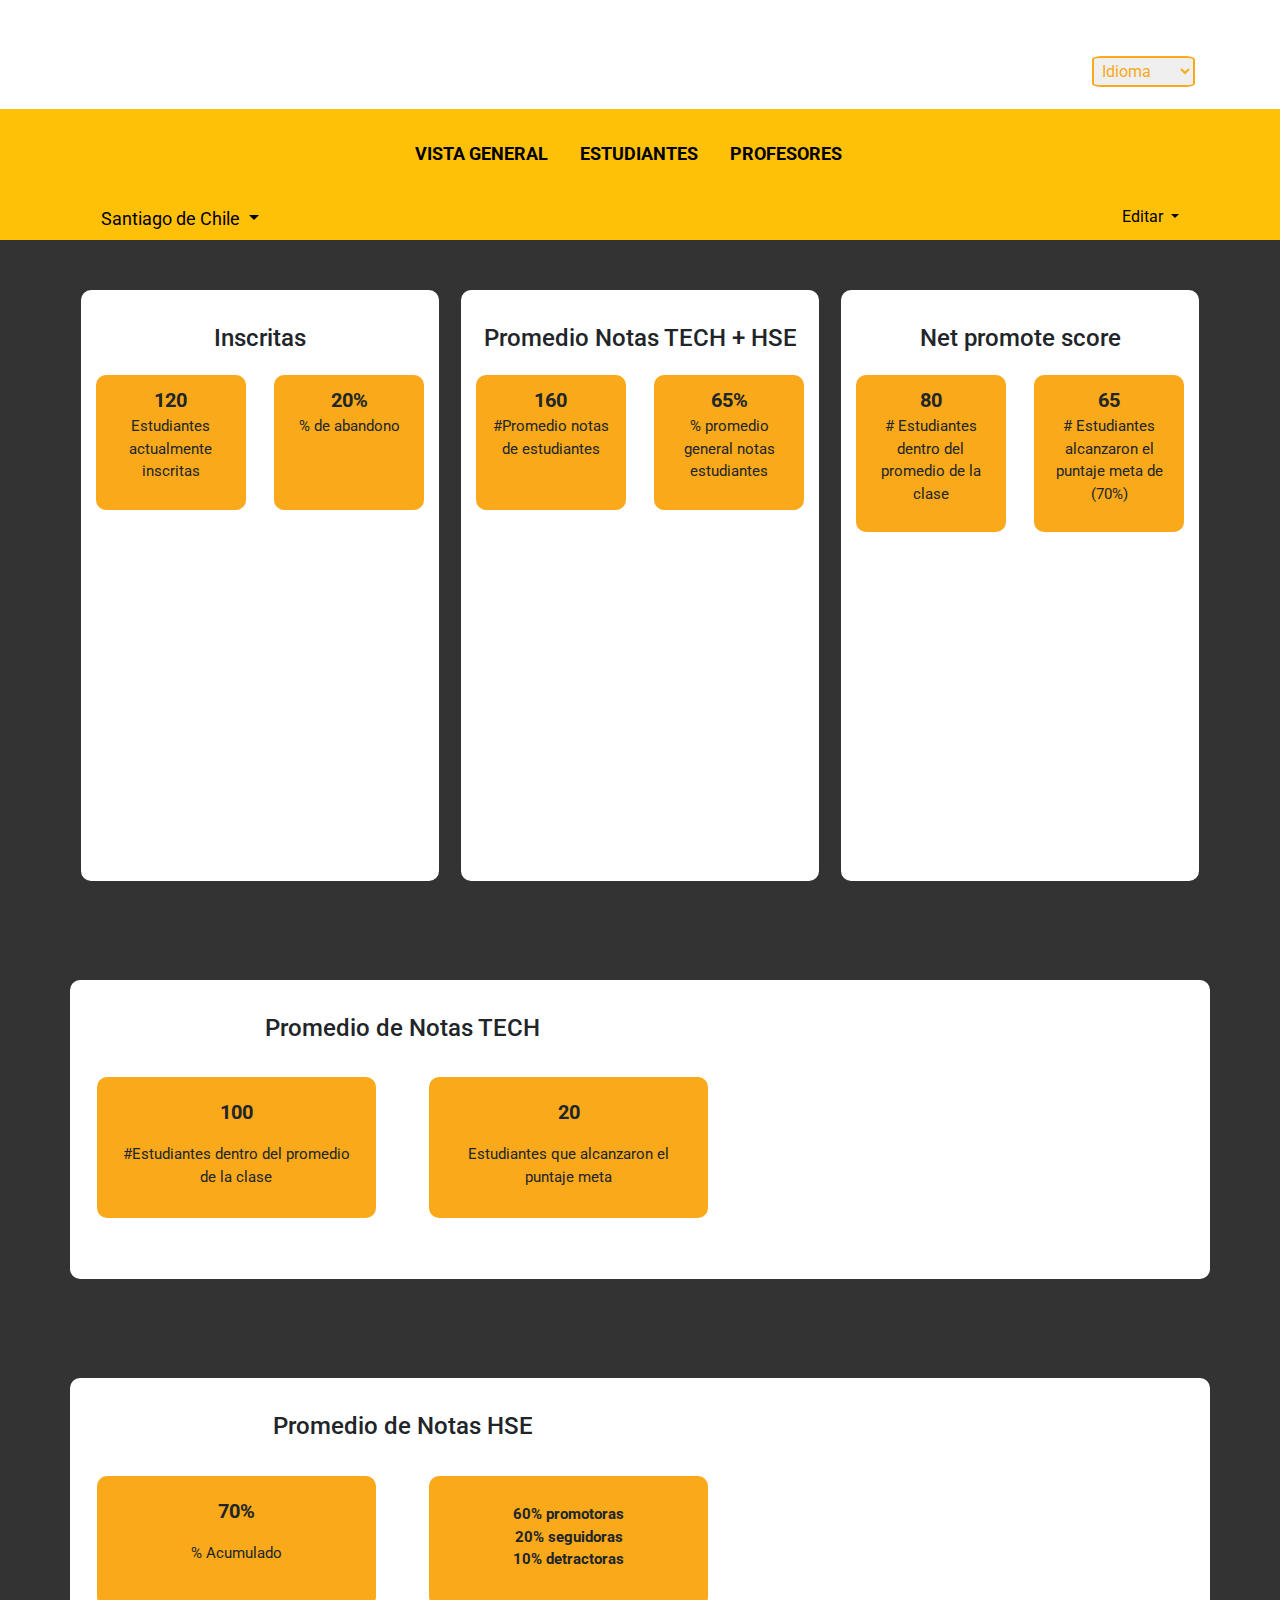
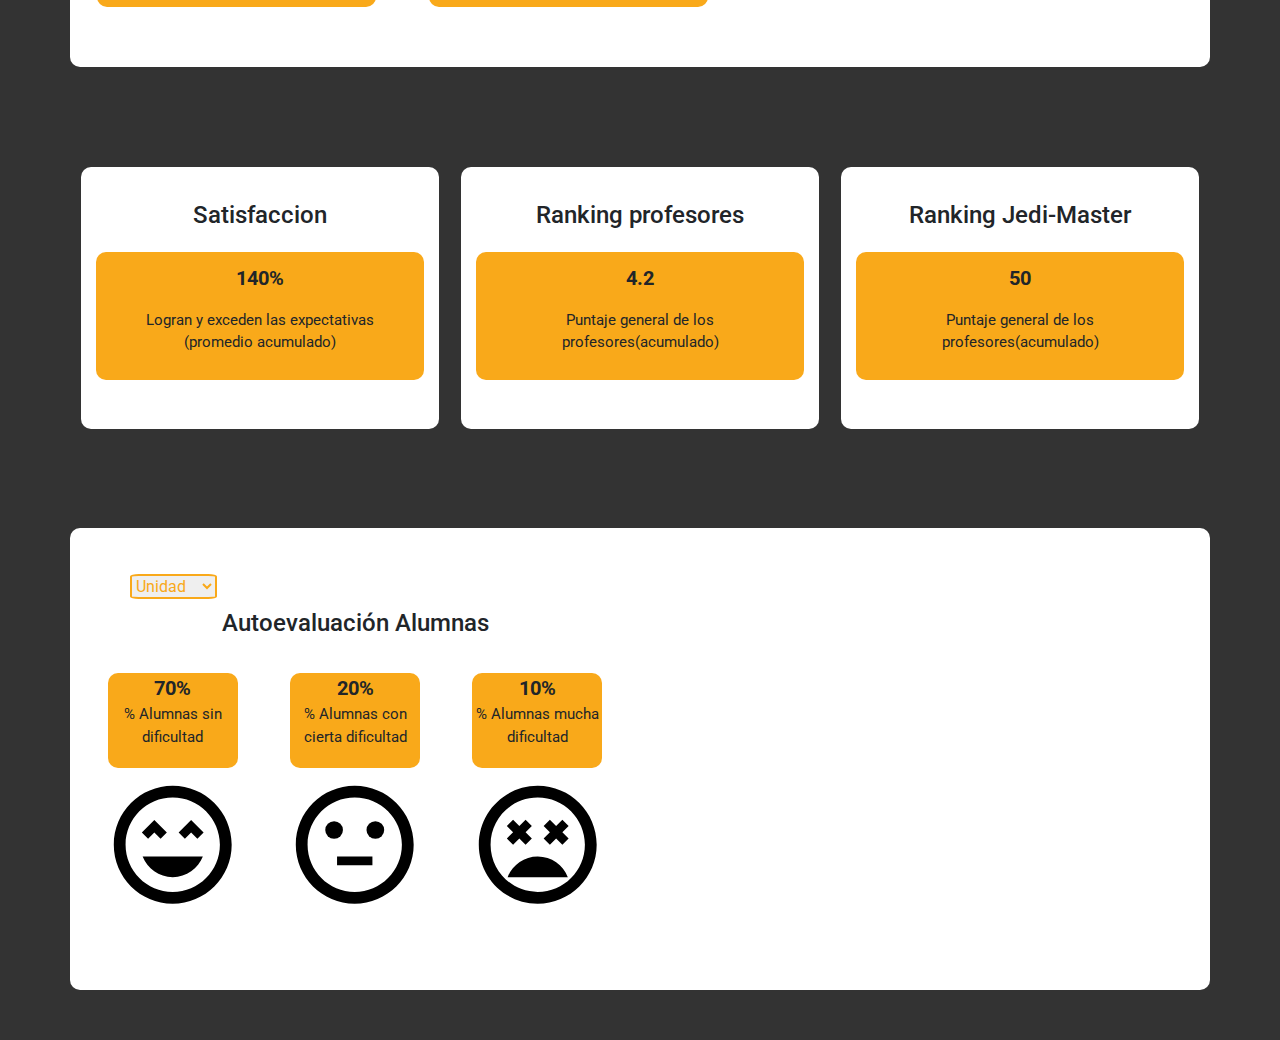
==== index.html @ 0aedaaee "colores y otras cosas" ====
<!DOCTYPE html>
<html>
  <head>
    <meta charset="utf-8">
    <title>Data Dashboard</title>
    <link rel="stylesheet" href="css/main.css">
    <link rel="stylesheet" type="text/css" href="assets/bootstrap/css/bootstrap.min.css">
    <link href="https://fonts.googleapis.com/css?family=Roboto:900,400" rel="stylesheet">
  </head>
  <body>
    <header>
      <div class="container cabeza">
        <div class="logo">
          <img src="assets/images/logo-laboratoria.svg" alt="">
        </div>
        <!-- <div class="idioma nav-item dropdown">
          <a class="nav-link dropdown-toggle" href="#" id="navbarDropdown" role="button" onclick="sedes()" >Sede </a>
        </div> -->
        <select name="select" class="idioma nav-item dropdown">
          <option value="" disabled selected hidden>Idioma</option>
          <option value="value1">Español</option>
          <option value="value2">Ingles</option> 
          <option value="value3">Portugues</option>
        </select>
      </div>
    </header> 
    <section class="fondo">
      <div class="container">
        <ul class="menu nav justify-content-center">
          <li class="nav-item">
            <a class="nav-link active" href="#">VISTA GENERAL</a>
          </li>
          <li class="nav-item">
            <a class="nav-link" href="#">ESTUDIANTES</a>
          </li>
          <li class="nav-item">
            <a class="nav-link" href="#">PROFESORES</a>
          </li>
        </ul>
        <div class="nav-item dropdown buscar">
          <a class="nav-link dropdown-toggle" href="#" id="navbarDropdown" role="button" onclick="buscar()" data-toggle="dropdown" aria-haspopup="true" aria-expanded="false"> Santiago de Chile </a>
          <div id="navBuscador">
          </div>
        </div>
        <div class="nav-item dropdown editar">
          <a class="nav-link dropdown-toggle" href="#" id="navbarDropdown" role="button" onclick="editar()" data-toggle="dropdown" aria-haspopup="true" aria-expanded="false"> Editar </a>
          <div id="navEditar">
          </div>
        </div>
      </div>
    </section>
    <section class="fondo2">
      <div class="container">
        <!-- graficos -->
        <div class="row">
          <div class="col desertoras">
            <h4>Inscritas</h4>
            <div class="row">
              <div class="NroA col">
                <span class="NroB">120</span><p class="txt">Estudiantes actualmente inscritas</p>
              </div>
              <div class="NroA col">
                <span class="NroB">20%</span><p class="txt">% de abandono</p>
              </div>
            </div>
            <div id="graphic_1" style="min-width: 310px; height: 300px; margin: 0 auto"></div>
          </div>
          <div class=" col promedios">
            <h4>Promedio Notas TECH + HSE</h4>
            <div class="row">
              <div class="NroA col">
                <span class="NroB">160</span><p class="txt">#Promedio notas de estudiantes</p>
              </div>
              <div class="NroA col">
                <span class="NroB">65%</span><p class="txt">% promedio general  notas estudiantes</p>
              </div>
            </div>
            <div id="graphic_2" style="min-width: 310px; height: 300px; margin: 0 auto"></div>
          </div>
          <div class=" col recomendacion">
            <h4>Net promote score</h4>
            <div class="row">
              <div class="NroA col">
                <span class="NroB">80</span><p class="txt"># Estudiantes dentro del promedio de la clase</p>
              </div>
              <div class="NroA col">
                <span class="NroB">65</span><p class="txt"># Estudiantes alcanzaron el puntaje meta de (70%)</p>
              </div>
            </div>
            <div id="graphic_3" style="min-width: 310px; height: 300px; margin: 0 auto"></div>
          </div>
        </div>
      </section>
      <section class="fondo2">
        <div class="container">
          <div class=" row nivel-tecnico-acumulado nivelTech">
            <div class="col-7">
              <h4>Promedio de Notas TECH</h4>
              <div class="row">
                <div class="NroA col">
                  <p class="NroB">100</p><p class="NroC">#Estudiantes dentro del promedio de la clase</p>
                </div>
                <div class="NroA col">
                  <p class="NroB">20</p><p class="NroC"> Estudiantes que alcanzaron el puntaje meta</p>
                </div>
              </div>
              <div id="graphic_4-1"></div>
            </div>
            <div class="col">
              <div id="graphic_4-2"></div>
            </div>
          </div>
        </div>
      </section>
      <section class="fondo2">
        <div class="container">
          <div class=" row hse nivelHse">
            <div class=" col-7">
              <h4>Promedio de Notas HSE</h4>
              <div class="row">
                <div class="NroA col">
                  <p class="NroB">70%</p><p class="NroC">% Acumulado </p>
                </div>
                <div class="NroA col">
                  <p class="txt2">60% promotoras<br>20% seguidoras<br>10% detractoras</p>
                </div>
              </div>
              <div id="graphic_5-1">
              </div>
            </div>
            <div class="col">
              <div id="graphic_5-2"></div>
            </div>
          </div>
        </div>
      </section>
      <section class="fondo2">
        <div class="container">
          <div class="row">
            <div class="col">
              <h4>Satisfaccion</h4>
              <div class="row">
                <div class="NroA col">
                  <p class="NroB">140%</p><p class="txt">Logran y exceden las expectativas (promedio acumulado)</p>
                </div>
                </div>
              <div id="graphic_6">
              </div>
            </div>
            <div class="col">
              <h4>Ranking profesores</h4>
              <div class="row">
                <div class="NroA col">
                  <p class="NroB">4.2</p><p class="txt">Puntaje general de los profesores(acumulado)</p>
                </div>
              </div>
              <div id="graphic_7">
              </div>
            </div>
            <div class="col">
              <h4>Ranking Jedi-Master</h4>
              <div class="row">
                <div class="NroA col">
                  <p class="NroB">50</p><p class="txt">Puntaje general de los profesores(acumulado)</p>
                </div>
              </div>
              <div id="graphic_8">
              </div>
            </div>
          </div>
        </div>
      </section>
      <section class="fondo2">
        <div class="container">
          <div class="autoevaluacion row">
            <div class="col">
              <!--menu de unidad desplegable-->

         <select name="select" class="unidad nav-item dropdown">
          <option value="" disabled selected hidden>Unidad</option>
          <option value="value1">Unidad 1</option>
          <option value="value2">Unidad 2</option> 
          <option value="value3">Unidad 3</option>
          <option value="" disabled>Sprint 2</option>
          <option value="value3">Unidad 1</option>
        </select>

              <h4>Autoevaluación Alumnas</h4>
              <div class="row">
                <div class="col">
                  <div class="NroA">
                    <!--iconos de laboratoria para autoevaluación-->
                    <span class="NroB">70%</span>
                    <p class="txt">% Alumnas sin dificultad</p>
                  </div>
                  <span class="feliz">
                  <svg class="c268 c281 c430" focusable="false" viewBox="0 0 24 24" aria-hidden="true"><path d="M11.99 2C6.47 2 2 6.47 2 12s4.47 10 9.99 10S22 17.53 22 12 17.52 2 11.99 2zM12 20c-4.42 0-8-3.58-8-8s3.58-8 8-8 8 3.58 8 8-3.58 8-8 8zm1-10.06L14.06 11l1.06-1.06L16.18 11l1.06-1.06-2.12-2.12zm-4.12 0L9.94 11 11 9.94 8.88 7.82 6.76 9.94 7.82 11zM12 17.5c2.33 0 4.31-1.46 5.11-3.5H6.89c.8 2.04 2.78 3.5 5.11 3.5z"></path></svg></span>
                </div>
                <!--div class="txt2 col"><p>20%</p><p>% Alumnas con cierta dificultad</p></div>-->
                <div class="col">
                  <div class="NroA">
                    <span class="NroB">20%</span><p class="txt">% Alumnas con cierta dificultad</p>
                  </div>
                   <span class="seria">
                 <svg class="c268 c281 c430" focusable="false" viewBox="0 0 24 24" aria-hidden="true"><path d="M9 14h6v1.5H9z"></path><circle cx="15.5" cy="9.5" r="1.5"></circle><circle cx="8.5" cy="9.5" r="1.5"></circle><path d="M11.99 2C6.47 2 2 6.48 2 12s4.47 10 9.99 10C17.52 22 22 17.52 22 12S17.52 2 11.99 2zM12 20c-4.42 0-8-3.58-8-8s3.58-8 8-8 8 3.58 8 8-3.58 8-8 8z"></path></svg></span>


                </div>
                <!--div class="txt3 col"><p>10%</p><p>% Alumnas con muchas dudas</p></div>-->
                <div class="col">
                  <div class="NroA">
                    <span class="NroB">10%</span><p class="txt">% Alumnas mucha dificultad</p>
                  </div>
                   <span class="seria">
                  <svg class="c268 c281 c430" focusable="false" viewBox="0 0 24 24" aria-hidden="true"><path d="M11.99 2C6.47 2 2 6.47 2 12s4.47 10 9.99 10S22 17.53 22 12 17.52 2 11.99 2zM12 20c-4.42 0-8-3.58-8-8s3.58-8 8-8 8 3.58 8 8-3.58 8-8 8zm4.18-12.24l-1.06 1.06-1.06-1.06L13 8.82l1.06 1.06L13 10.94 14.06 12l1.06-1.06L16.18 12l1.06-1.06-1.06-1.06 1.06-1.06zM7.82 12l1.06-1.06L9.94 12 11 10.94 9.94 9.88 11 8.82 9.94 7.76 8.88 8.82 7.82 7.76 6.76 8.82l1.06 1.06-1.06 1.06zM12 14c-2.33 0-4.31 1.46-5.11 3.5h10.22c-.8-2.04-2.78-3.5-5.11-3.5z"></path></svg></span>
                 
                </div> 
              </div>
            </div>
            <div class="col">
              <div id="graphic_9" ></div>
            </div>
          </div>
        </div>
      </div>
      <!--span class="C280"></span-->
      
    </section>
    <footer>
      
    </footer>
    <!-- funciones math -->
    <script src="./js/math_js/math.js"></script>
    <!-- graficos JS -->
    <script src="./js/graphic/highcharts.js"></script>
    <!-- Base de datos -->
    <script src="./js/data.js"></script>
    <!-- Aquí va tus archivos JS -->
    <script src="./js/graphic.js"></script>
    <script src="./js/app.js"></script>
  </body>
</html>
---- css/main.css ----
/* modificando header, nuestra cabeza de la pagina*/
/*.container{
	outline: 1px solid red;
 }*/
 .cabeza{
 	overflow: hidden;
 }
.logo{
	width: 15%;
	display: inline-block;
	margin-left: 40%;
	margin-top: 2%; 
}
.idioma  {
	/*border-style:  none;*/
	margin-top: 5%;
	margin-bottom: 2%; 
	float: right;
	border:  2px solid #F9A91A;
	border-radius: 10%; 
	color: #F9A91A;
	padding: 0.3%;
}
.idioma:focus{
	border-style: none;
}

/*section segunda parte, navegador*/ 
.fondo{
	background: #FFC107;
	overflow: hidden;
}
.menu{
    padding: 2%;
    font-family: 'Roboto', sans-serif;
    font-weight: bolder;
    font-size: 18px;
    color: white;
}
.nav-link{
	color: #000;
}

.nav-link:hover{
	color:#FFFFFF;
}
.editar{
	float: right;
}
#navEditar{
	position: fixed;
	z-index: 5;
}
.lista{
	outline: 1px solid #ffc107;
	background: #fff;
	width: 200%;
}
.buscar{
	float: left;
	font-size: 18px;
}

/* tercera parte que se divida en varias section*/
/*primera*/
.fondo2{
	background:#333333;
	padding-bottom: 3%;
	padding-top: 3%;
	text-align: center;
}
.col{
	background: #fff;
	border-radius: 10px;
	margin: 1%; 
	padding: 3%;
}

.NroA{
    padding-bottom: 3%;
    margin:4%;
	background:#F9A91A;
	text-align: center;
	font-size: 10px;
	border-radius: 10px;	
}
/*segunda*/
.nivelTech{
	background: #fff;
	border-radius: 10px;
	margin: 1%; 
}
.nivelHse{
	background: #fff;
	border-radius: 10px;
	margin: 1%;
}
.NroB{
	font-size: 20px;
	font-weight: bolder;
	text-align: center;

}
.NroC{
	margin: 4%;
	background: #F9A91A;
	text-align: center;
	font-size: 15px;
}
.autoevaluacion{
	background: #fff;
	border-radius: 10px;
	margin: 1%;
}
.sede{
	margin-left: 50%;
	outline: 1px solid red;
	padding-top: 0px;
}
.graficos-1{
	padding-top:15%;

}
.PercentA{
border: 1px solid black;
background-color: #F9A91A;
text-align: center;

}
.feliz, .seria, .triste{
	width: 80%;
	
}
.unidad {
	margin-right: 70%;
	border:  2px solid #F9A91A;
	margin-bottom: 2%;
	border-radius: 10%; 
	color: #F9A91A;
	
}
.unidad:focus{
	border-style: none;
}
.desertoras{
	text-align: center;
}
.txt{
font-size: 15px;
}
.txt2{
	margin-top: 3%;
	font-size: 15px;
	font-weight: bolder;
}
.promedios{
	text-align: center;
}
.col-7{
	text-align: center;
    padding: 3%;
}
.autoevaluacion{
	text-align: center;
}
.c268, .c281, .c430{
	width: 100%;
	
}
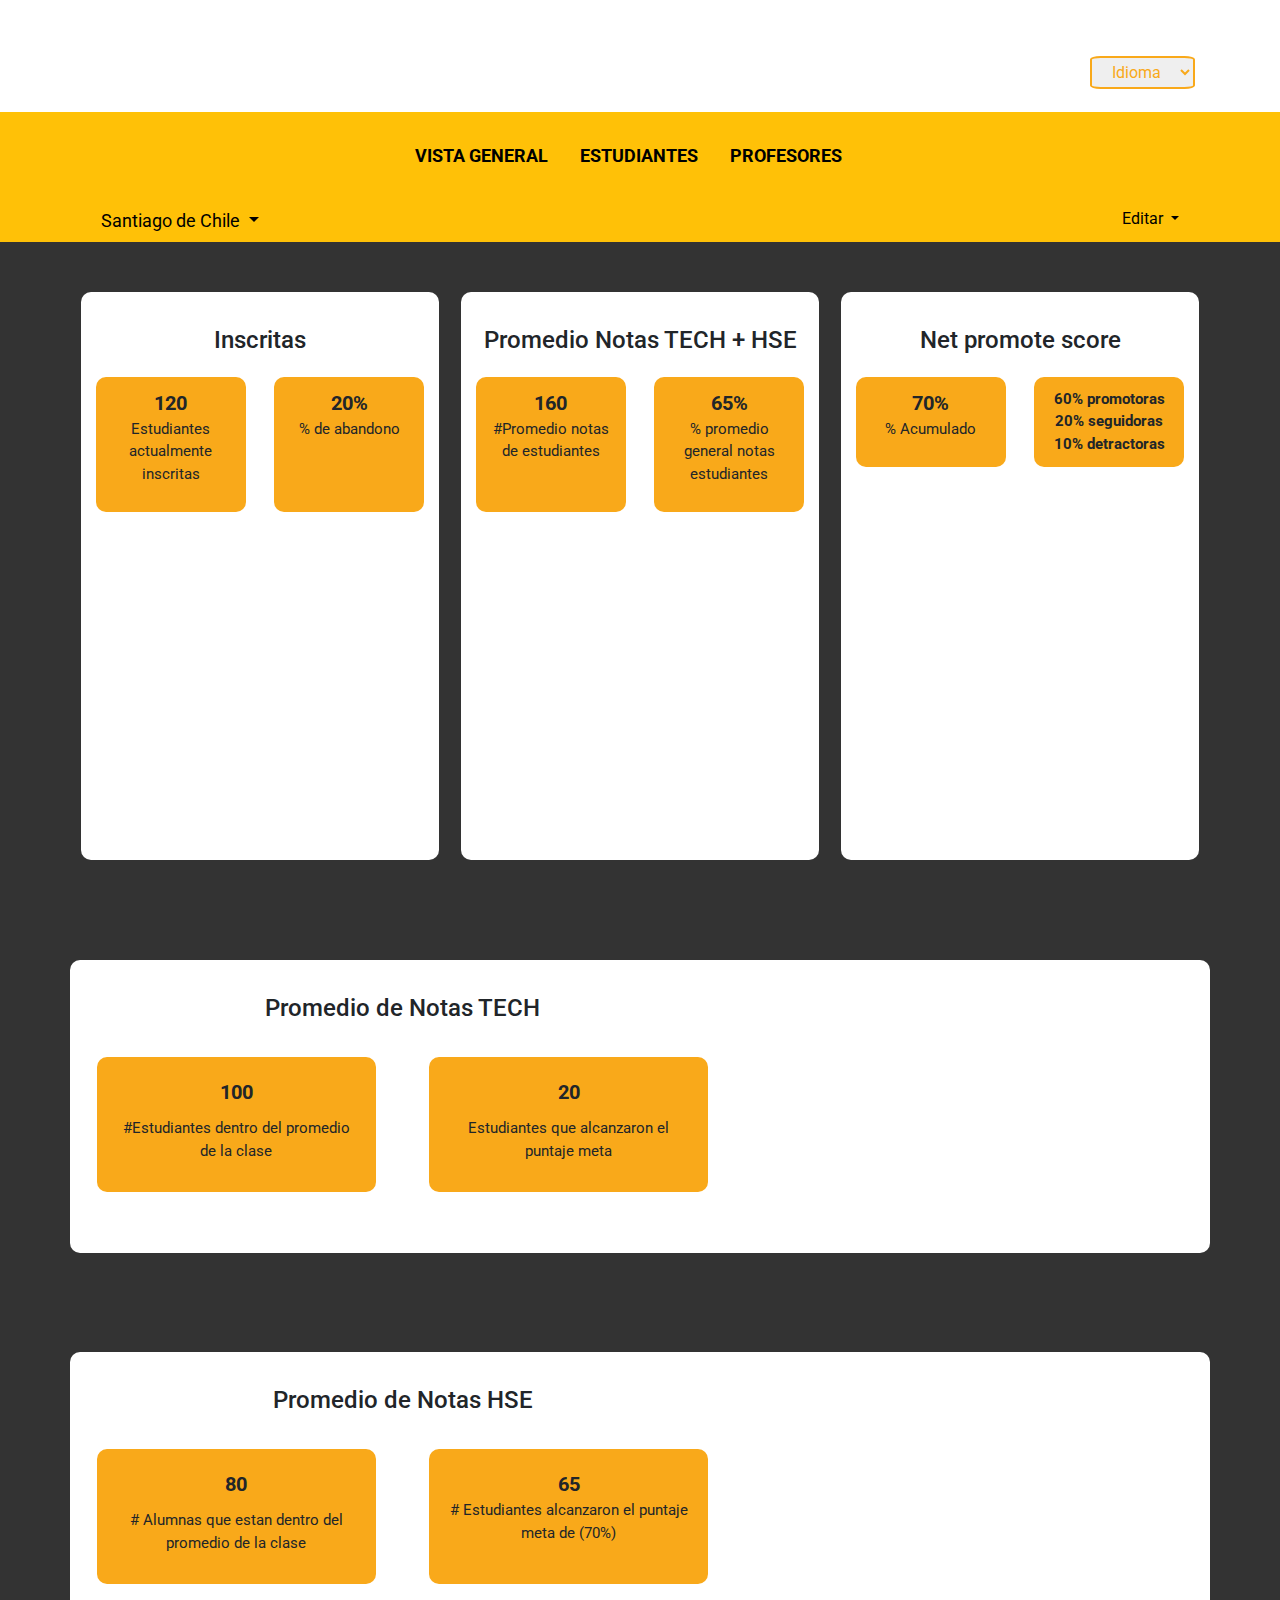
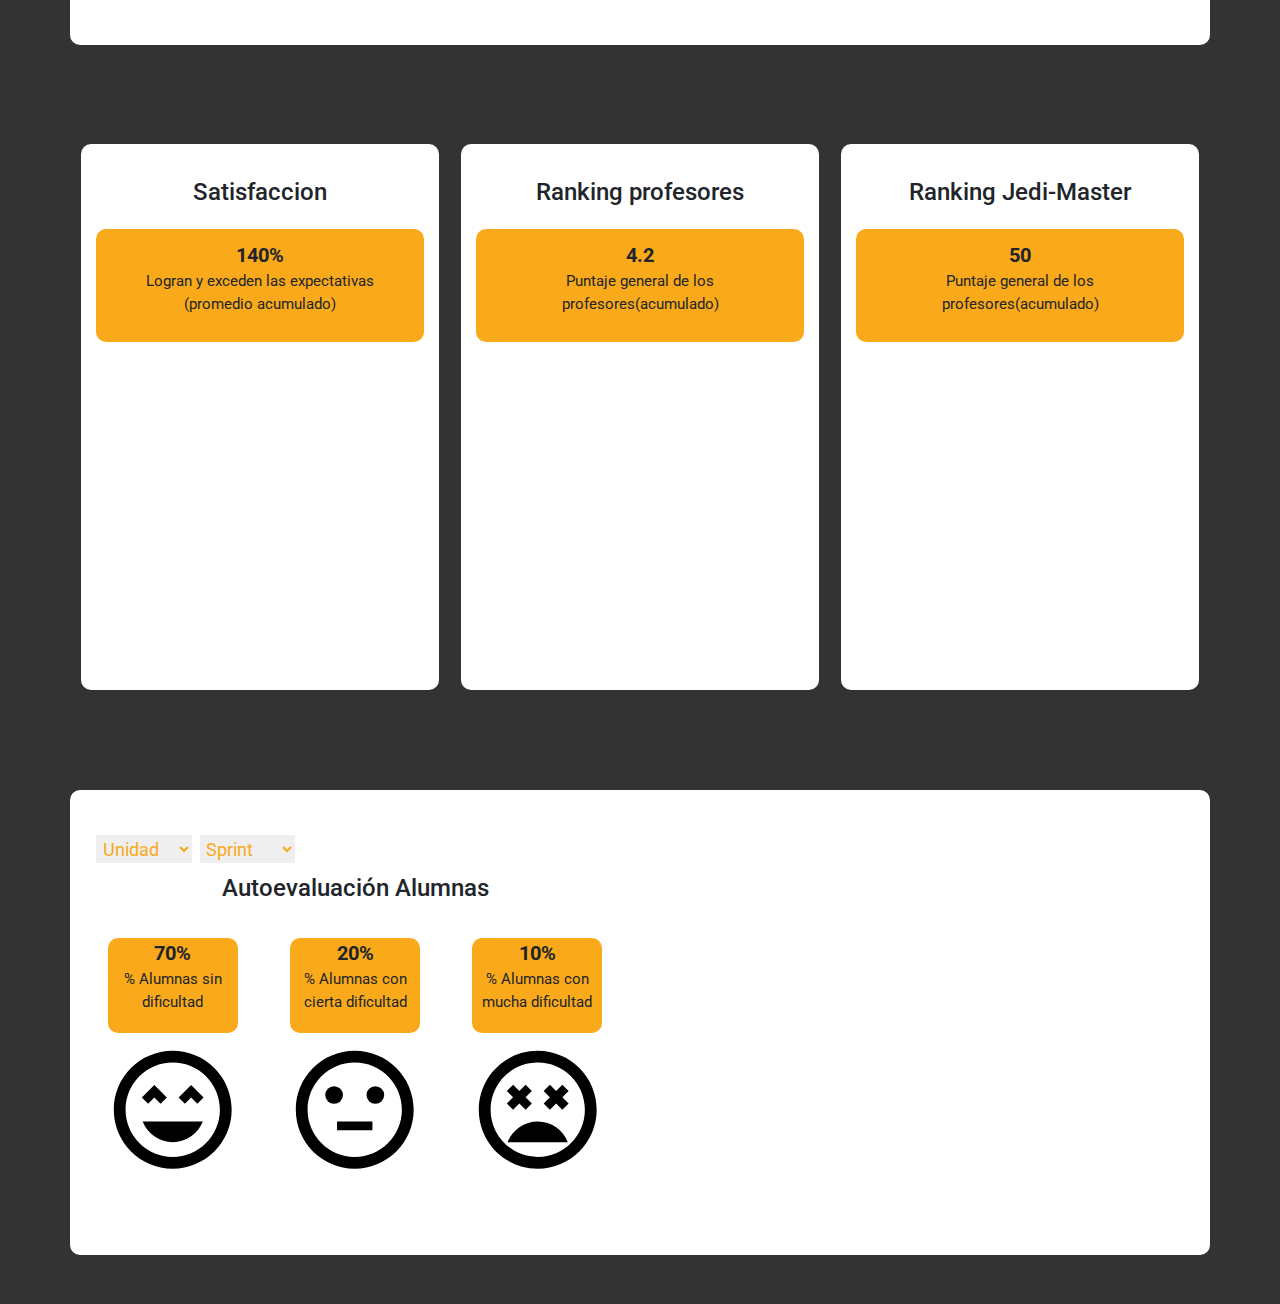
==== commit 3c0d3003: "css" ====
--- a/index.html
+++ b/index.html
@@ -6,6 +6,7 @@
     <link rel="stylesheet" href="css/main.css">
     <link rel="stylesheet" type="text/css" href="assets/bootstrap/css/bootstrap.min.css">
     <link href="https://fonts.googleapis.com/css?family=Roboto:900,400" rel="stylesheet">
+    <meta name="viewport" content="width=device-width, user-scalable=no, initial-scale=1.0, maximum-scale=1.0, minimum-scale=1.0">
   </head>
   <body>
     <header>
@@ -13,15 +14,15 @@
         <div class="logo">
           <img src="assets/images/logo-laboratoria.svg" alt="">
         </div>
-        <!-- <div class="idioma nav-item dropdown">
-          <a class="nav-link dropdown-toggle" href="#" id="navbarDropdown" role="button" onclick="sedes()" >Sede </a>
-        </div> -->
+    
+
         <select name="select" class="idioma nav-item dropdown">
           <option value="" disabled selected hidden>Idioma</option>
           <option value="value1">Español</option>
           <option value="value2">Ingles</option> 
           <option value="value3">Portugues</option>
         </select>
+ </header>
       </div>
     </header> 
     <section class="fondo">
@@ -81,10 +82,10 @@
             <h4>Net promote score</h4>
             <div class="row">
               <div class="NroA col">
-                <span class="NroB">80</span><p class="txt"># Estudiantes dentro del promedio de la clase</p>
-              </div>
-              <div class="NroA col">
-                <span class="NroB">65</span><p class="txt"># Estudiantes alcanzaron el puntaje meta de (70%)</p>
+                <span class="NroB">70%</span><p class="txt">% Acumulado</p>
+              </div>
+              <div class="NroA col">
+               <span class="txt2">60%</span><span class="txt2"> promotoras<br>20% seguidoras<br>10% detractoras</span>
               </div>
             </div>
             <div id="graphic_3" style="min-width: 310px; height: 300px; margin: 0 auto"></div>
@@ -98,10 +99,10 @@
               <h4>Promedio de Notas TECH</h4>
               <div class="row">
                 <div class="NroA col">
-                  <p class="NroB">100</p><p class="NroC">#Estudiantes dentro del promedio de la clase</p>
-                </div>
-                <div class="NroA col">
-                  <p class="NroB">20</p><p class="NroC"> Estudiantes que alcanzaron el puntaje meta</p>
+                  <span class="NroB">100</span><p class="NroC">#Estudiantes dentro del promedio de la clase</p>
+                </div>
+                <div class="NroA col">
+                  <span class="NroB">20</span><p class="NroC"> Estudiantes que alcanzaron el puntaje meta</p>
                 </div>
               </div>
               <div id="graphic_4-1"></div>
@@ -119,10 +120,12 @@
               <h4>Promedio de Notas HSE</h4>
               <div class="row">
                 <div class="NroA col">
-                  <p class="NroB">70%</p><p class="NroC">% Acumulado </p>
-                </div>
-                <div class="NroA col">
-                  <p class="txt2">60% promotoras<br>20% seguidoras<br>10% detractoras</p>
+                  <span class="NroB">80</span> 
+                  <p class="NroC"># Alumnas que estan dentro del promedio de la clase</p>
+                </div>
+                <div class="NroA col">
+                   <span class="NroB">65</span>
+                   <p class="txt"># Estudiantes alcanzaron el puntaje meta de (70%)</p> 
                 </div>
               </div>
               <div id="graphic_5-1">
@@ -141,31 +144,29 @@
               <h4>Satisfaccion</h4>
               <div class="row">
                 <div class="NroA col">
-                  <p class="NroB">140%</p><p class="txt">Logran y exceden las expectativas (promedio acumulado)</p>
-                </div>
-                </div>
-              <div id="graphic_6">
-              </div>
+                  <span class="NroB">140%</span><p class="txt">Logran y exceden las expectativas (promedio acumulado)</p>
+                </div>
+                </div>
+              <div id="graphic_6" style="min-width: 310px; height: 300px; margin: 0 auto"></div>
+            
             </div>
             <div class="col">
               <h4>Ranking profesores</h4>
               <div class="row">
                 <div class="NroA col">
-                  <p class="NroB">4.2</p><p class="txt">Puntaje general de los profesores(acumulado)</p>
-                </div>
-              </div>
-              <div id="graphic_7">
-              </div>
+                  <span class="NroB">4.2</span><p class="txt">Puntaje general de los profesores(acumulado)</p>
+                </div>
+              </div>
+              <div id="graphic_7" style="min-width: 310px; height: 300px; margin: 0 auto"></div>
             </div>
             <div class="col">
               <h4>Ranking Jedi-Master</h4>
               <div class="row">
                 <div class="NroA col">
-                  <p class="NroB">50</p><p class="txt">Puntaje general de los profesores(acumulado)</p>
-                </div>
-              </div>
-              <div id="graphic_8">
-              </div>
+                  <span class="NroB">50</span><p class="txt">Puntaje general de los profesores(acumulado)</p>
+                </div>
+              </div>
+              <div id="graphic_8" style="min-width: 310px; height: 300px; margin: 0 auto"></div>
             </div>
           </div>
         </div>
@@ -175,16 +176,21 @@
           <div class="autoevaluacion row">
             <div class="col">
               <!--menu de unidad desplegable-->
+               <!--menu de sprint-->
+         <select name="select" class="sprint nav-item dropdown">
+          <option value="" disabled selected hidden>Sprint</option>
+          <option value="value1">Unidad 1</option>
+          <option value="value2">Unidad 2</option> 
+          <option value="value3">Unidad 3</option>
+        </select>
 
          <select name="select" class="unidad nav-item dropdown">
           <option value="" disabled selected hidden>Unidad</option>
           <option value="value1">Unidad 1</option>
           <option value="value2">Unidad 2</option> 
           <option value="value3">Unidad 3</option>
-          <option value="" disabled>Sprint 2</option>
-          <option value="value3">Unidad 1</option>
         </select>
-
+       
               <h4>Autoevaluación Alumnas</h4>
               <div class="row">
                 <div class="col">
@@ -209,7 +215,7 @@
                 <!--div class="txt3 col"><p>10%</p><p>% Alumnas con muchas dudas</p></div>-->
                 <div class="col">
                   <div class="NroA">
-                    <span class="NroB">10%</span><p class="txt">% Alumnas mucha dificultad</p>
+                    <span class="NroB">10%</span><p class="txt">% Alumnas con mucha dificultad</p>
                   </div>
                    <span class="seria">
                   <svg class="c268 c281 c430" focusable="false" viewBox="0 0 24 24" aria-hidden="true"><path d="M11.99 2C6.47 2 2 6.47 2 12s4.47 10 9.99 10S22 17.53 22 12 17.52 2 11.99 2zM12 20c-4.42 0-8-3.58-8-8s3.58-8 8-8 8 3.58 8 8-3.58 8-8 8zm4.18-12.24l-1.06 1.06-1.06-1.06L13 8.82l1.06 1.06L13 10.94 14.06 12l1.06-1.06L16.18 12l1.06-1.06-1.06-1.06 1.06-1.06zM7.82 12l1.06-1.06L9.94 12 11 10.94 9.94 9.88 11 8.82 9.94 7.76 8.88 8.82 7.82 7.76 6.76 8.82l1.06 1.06-1.06 1.06zM12 14c-2.33 0-4.31 1.46-5.11 3.5h10.22c-.8-2.04-2.78-3.5-5.11-3.5z"></path></svg></span>
@@ -238,5 +244,6 @@
     <!-- Aquí va tus archivos JS -->
     <script src="./js/graphic.js"></script>
     <script src="./js/app.js"></script>
+    <script src="http://code.jquery.com/jquery-latest.js"></script>
   </body>
 </html>--- a/css/main.css
+++ b/css/main.css
@@ -11,21 +11,26 @@
 	margin-left: 40%;
 	margin-top: 2%; 
 }
-.idioma  {
-	/*border-style:  none;*/
+.idioma {
+	margin-top: 5%;
+	margin-bottom: 2%; 
+	float: right;
 	margin-top: 5%;
 	margin-bottom: 2%; 
 	float: right;
 	border:  2px solid #F9A91A;
 	border-radius: 10%; 
 	color: #F9A91A;
-	padding: 0.3%;
+	padding: 0.4%;
+	text-align: center;
+
 }
 .idioma:focus{
-	border-style: none;
+	outline-style: none;
 }
 
 /*section segunda parte, navegador*/ 
+
 .fondo{
 	background: #FFC107;
 	overflow: hidden;
@@ -37,32 +42,50 @@
     font-size: 18px;
     color: white;
 }
+.nav-item:{
+	border-bottom-color: #7f5406;
+}
 .nav-link{
 	color: #000;
 }
 
 .nav-link:hover{
 	color:#FFFFFF;
+	text-decoration-color: #000 !important;
 }
 .editar{
+	background: #FFC107;
+	border: none; 
 	float: right;
+}
+.editar:focus{
+	outline-style: none;
+}
+.editar option{
+	background: #FFF;
+}
+.lista{
+	outline: 1px solid #ffc107;
+	background: #fff;
+	width: 200%;
+}
+.buscar{
+	float: left;
+	font-size: 18px;
+}
+
+#navBuscador{
+	position: fixed;
+	z-index: 5;
 }
 #navEditar{
 	position: fixed;
 	z-index: 5;
 }
-.lista{
-	outline: 1px solid #ffc107;
-	background: #fff;
-	width: 200%;
-}
-.buscar{
-	float: left;
-	font-size: 18px;
-}
 
 /* tercera parte que se divida en varias section*/
 /*primera*/
+
 .fondo2{
 	background:#333333;
 	padding-bottom: 3%;
@@ -83,8 +106,9 @@
 	text-align: center;
 	font-size: 10px;
 	border-radius: 10px;	
-}
+}	
 /*segunda*/
+
 .nivelTech{
 	background: #fff;
 	border-radius: 10px;
@@ -112,6 +136,7 @@
 	border-radius: 10px;
 	margin: 1%;
 }
+
 .sede{
 	margin-left: 50%;
 	outline: 1px solid red;
@@ -131,22 +156,41 @@
 	width: 80%;
 	
 }
+
 .unidad {
-	margin-right: 70%;
-	border:  2px solid #F9A91A;
+	float: left;
+	border: none;
+	color: #F9A91A;
+	display: inline-block;
+	padding: 0.5%;
 	margin-bottom: 2%;
-	border-radius: 10%; 
-	color: #F9A91A;
-	
+	font-size: 18px;	
 }
 .unidad:focus{
 	border-style: none;
-}
+
+}
+.sprint{
+	display: inline-block;
+	border: none; 
+	color: #F9A91A;
+	margin-right:60%;
+	padding: 0.5%;
+	margin-bottom: 2%;
+	font-size: 18px;
+
+}
+.sprint:focus{
+	border-style: none;
+	outline-style: none;
+}
+
 .desertoras{
 	text-align: center;
 }
 .txt{
 font-size: 15px;
+
 }
 .txt2{
 	margin-top: 3%;
@@ -165,7 +209,9 @@
 }
 .c268, .c281, .c430{
 	width: 100%;
-	
-}
-
-
+
+}
+
+
+
+
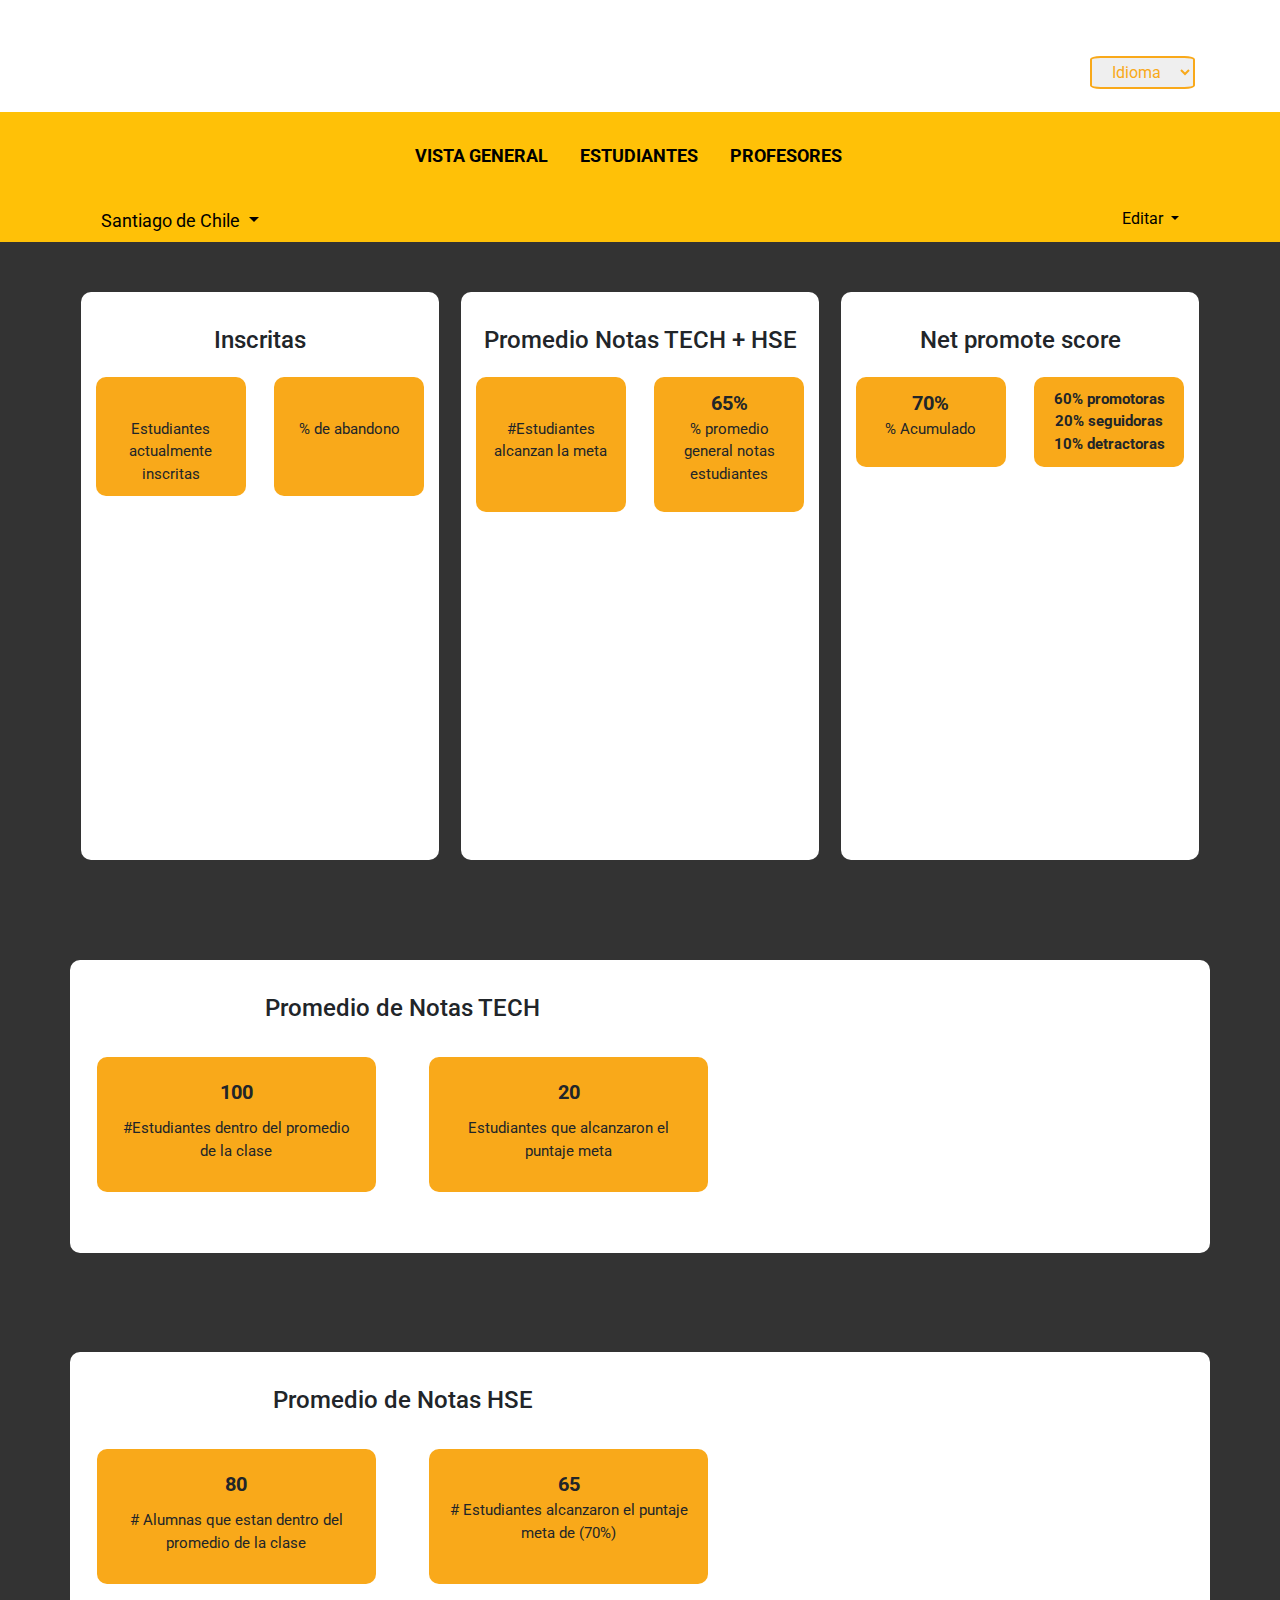
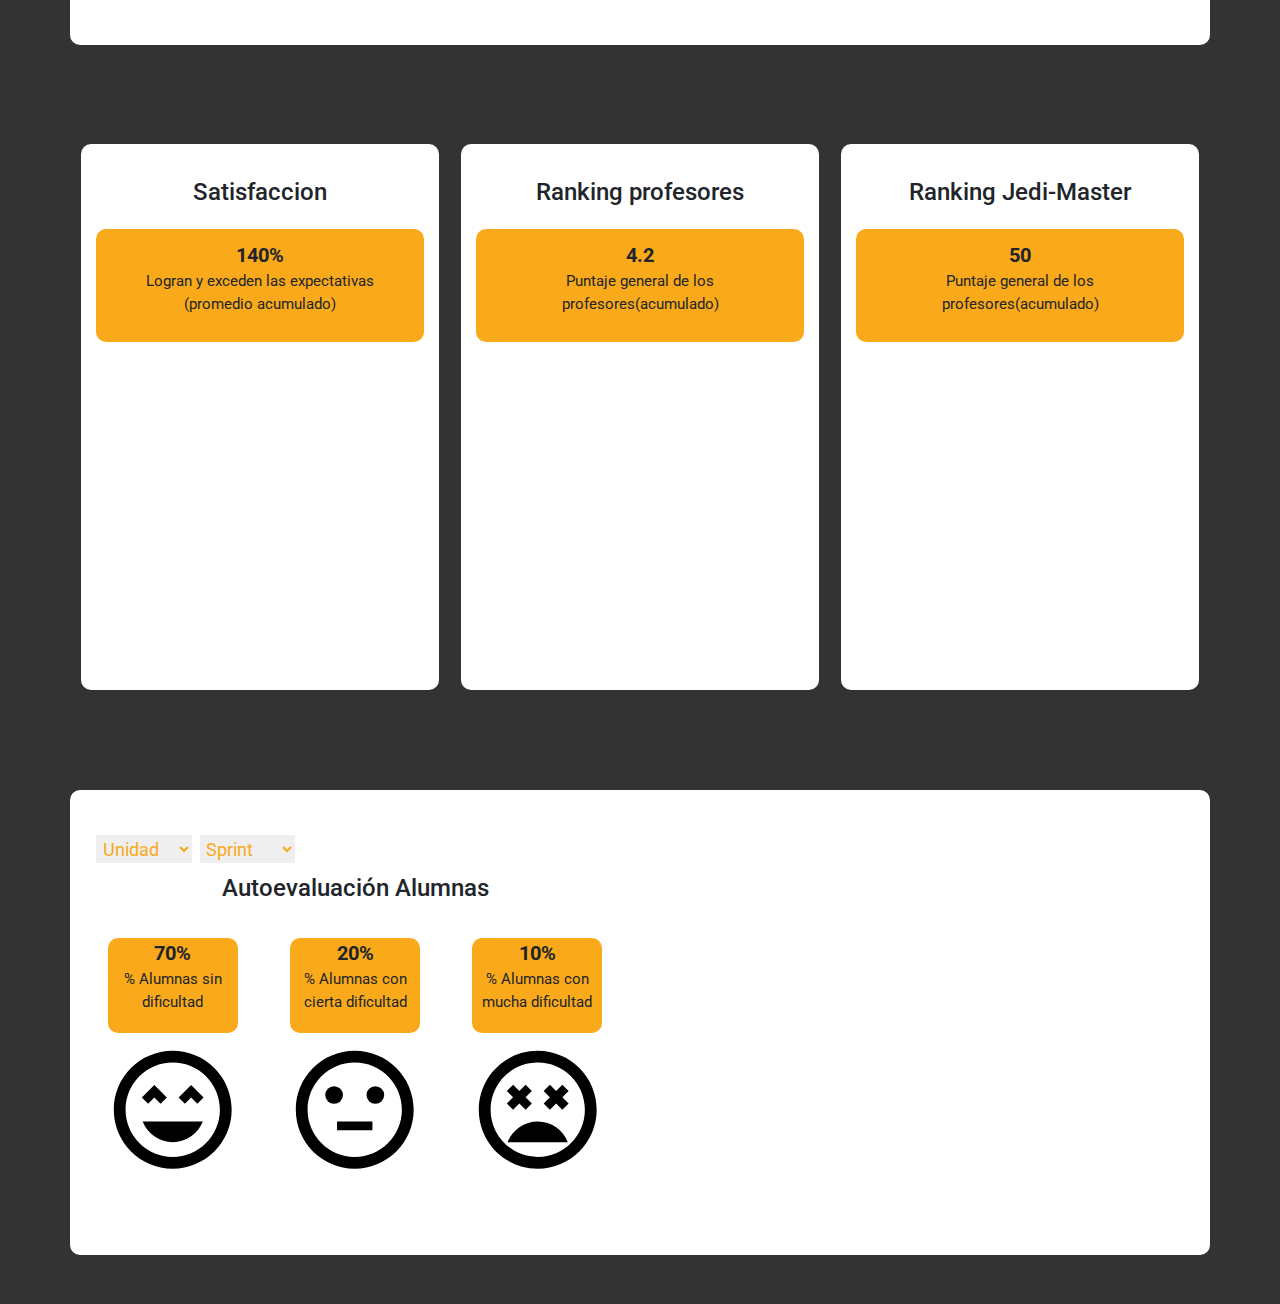
==== commit 8c574064: "js" ====
--- a/index.html
+++ b/index.html
@@ -32,7 +32,7 @@
             <a class="nav-link active" href="#">VISTA GENERAL</a>
           </li>
           <li class="nav-item">
-            <a class="nav-link" href="#">ESTUDIANTES</a>
+            <a class="nav-link" href="estudiantes.html">ESTUDIANTES</a>
           </li>
           <li class="nav-item">
             <a class="nav-link" href="#">PROFESORES</a>
@@ -58,10 +58,10 @@
             <h4>Inscritas</h4>
             <div class="row">
               <div class="NroA col">
-                <span class="NroB">120</span><p class="txt">Estudiantes actualmente inscritas</p>
-              </div>
-              <div class="NroA col">
-                <span class="NroB">20%</span><p class="txt">% de abandono</p>
+                <span class="NroB" id="studentInscritas"></span><br><span class="txt">Estudiantes actualmente inscritas</span>
+              </div>
+              <div class="NroA col">
+                <span class="NroB" id="studentInactivos"></span><br><span class="txt">% de abandono</span>
               </div>
             </div>
             <div id="graphic_1" style="min-width: 310px; height: 300px; margin: 0 auto"></div>
@@ -70,7 +70,7 @@
             <h4>Promedio Notas TECH + HSE</h4>
             <div class="row">
               <div class="NroA col">
-                <span class="NroB">160</span><p class="txt">#Promedio notas de estudiantes</p>
+                <span class="NroB" id="studentSuperan"></span><br><span class="txt">#Estudiantes alcanzan la meta</span>
               </div>
               <div class="NroA col">
                 <span class="NroB">65%</span><p class="txt">% promedio general  notas estudiantes</p>
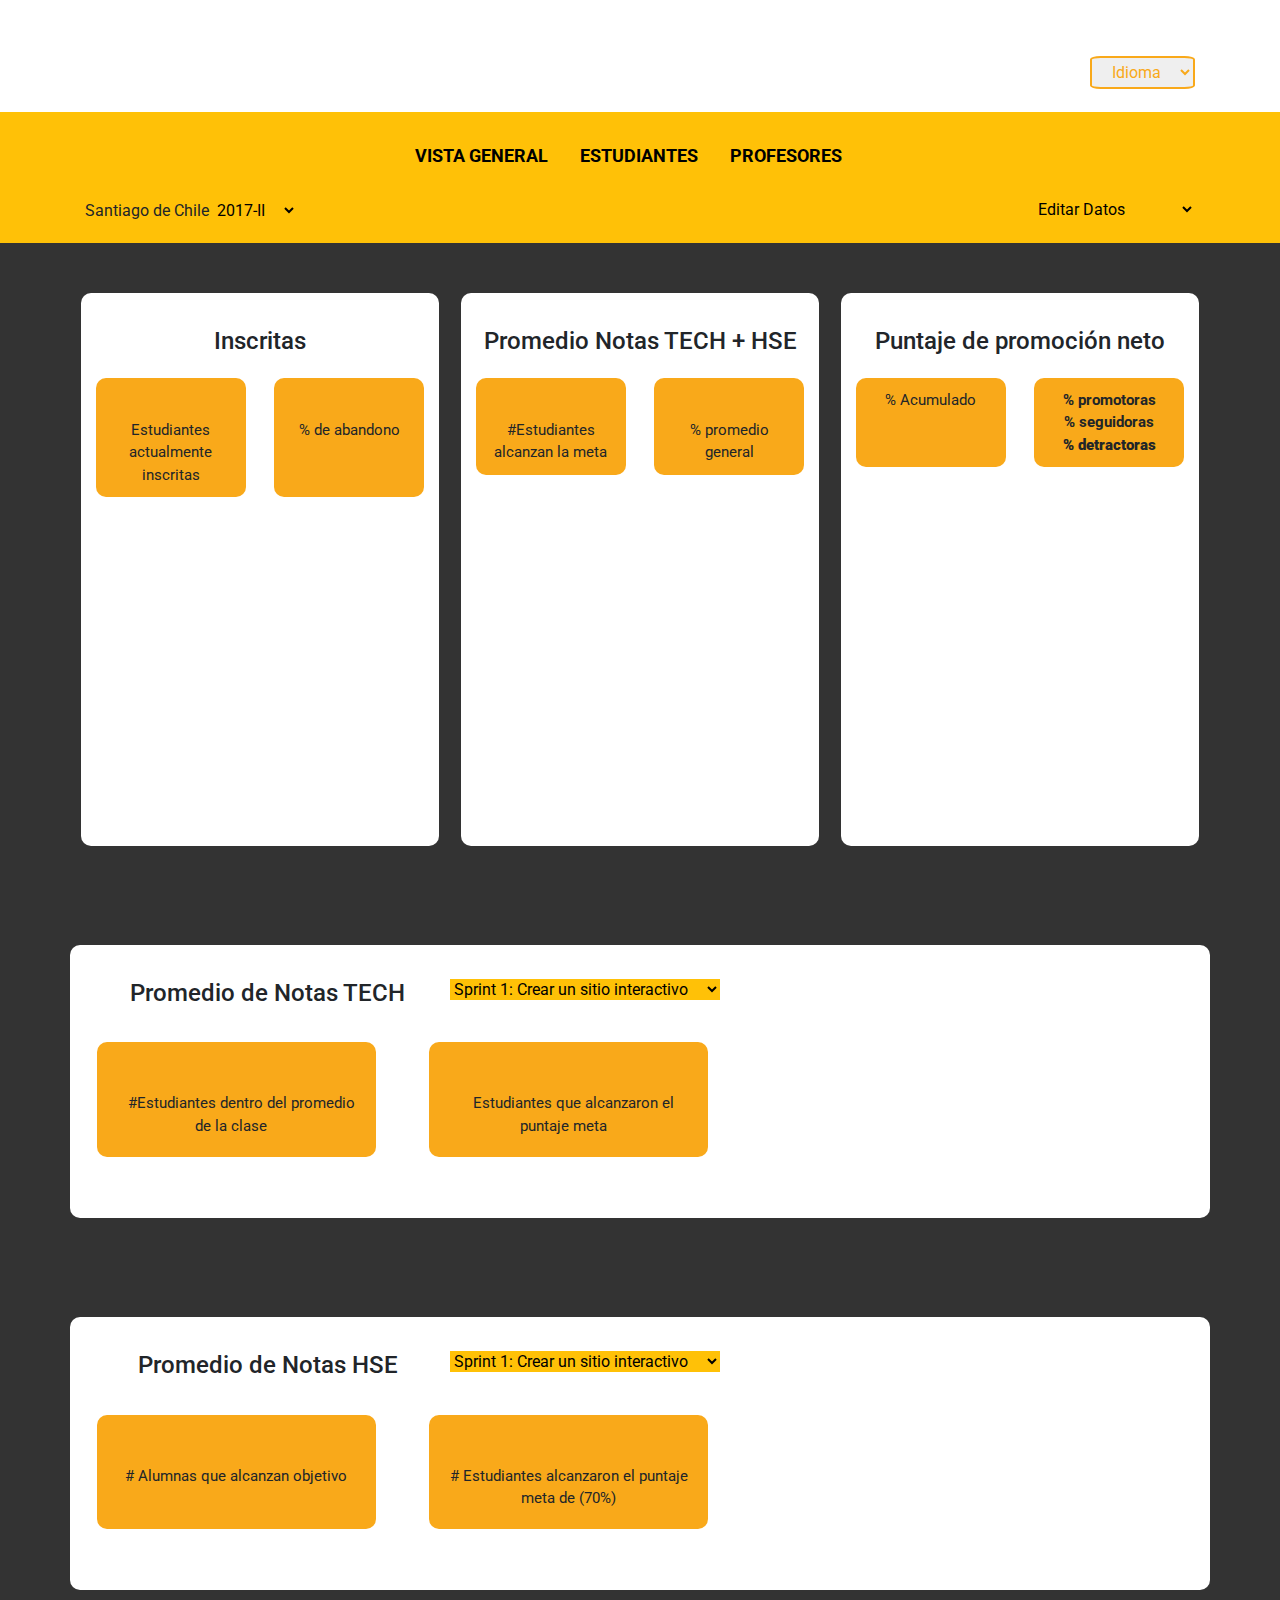
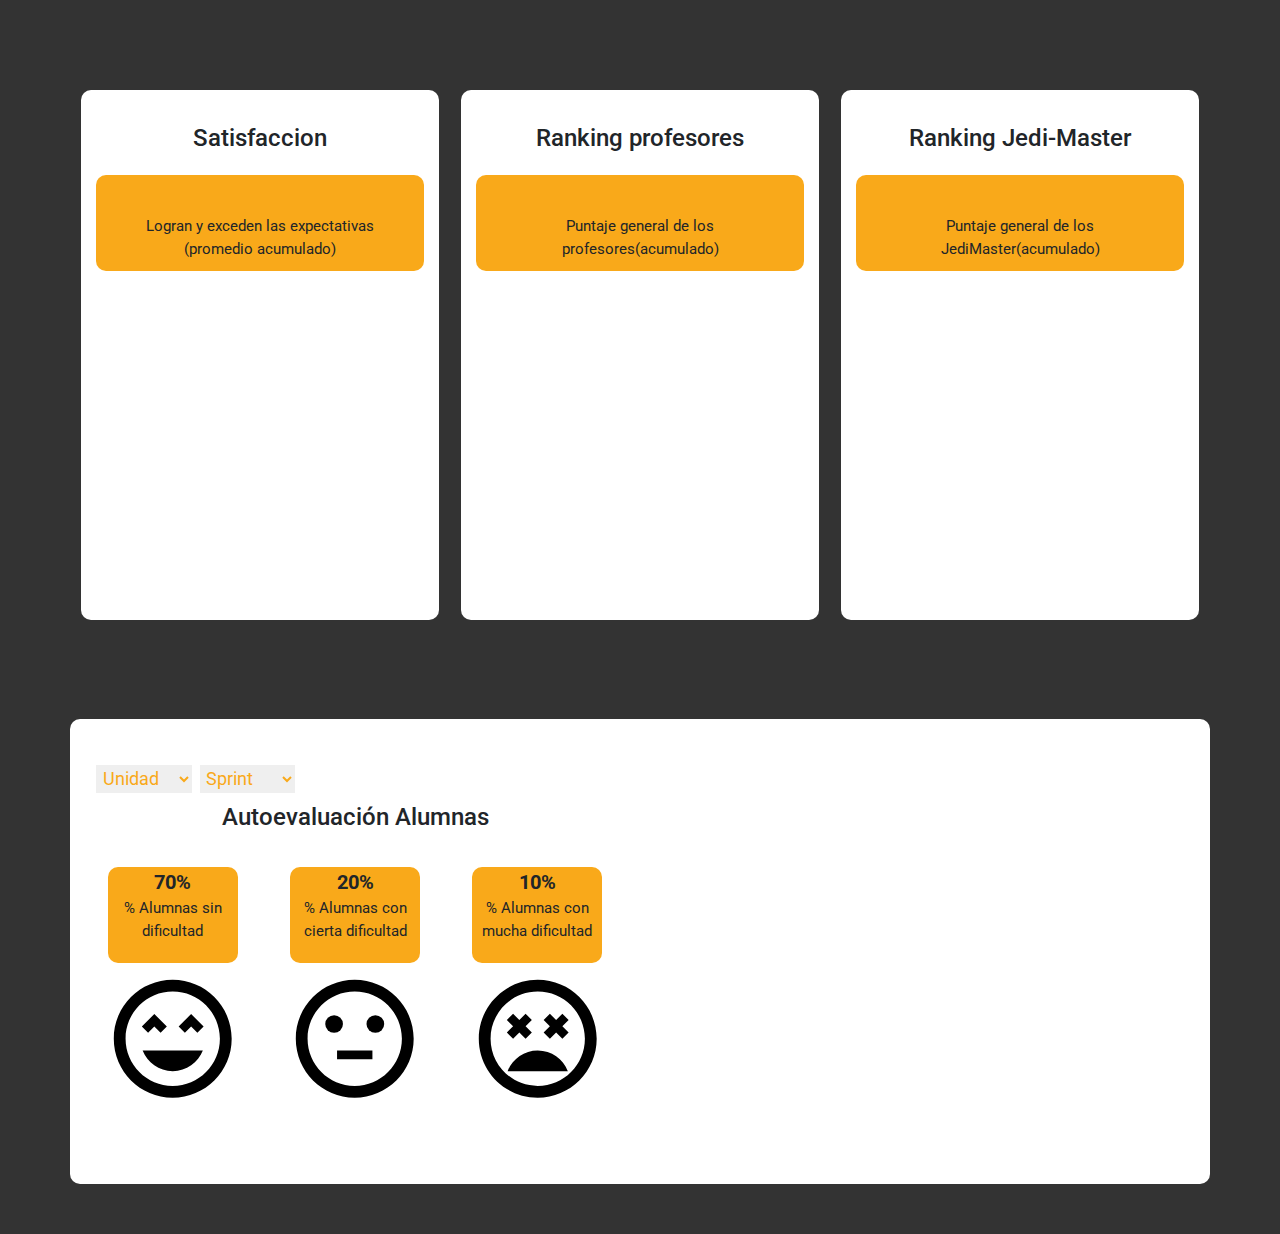
==== commit 44b84d0b: "lo que trate de hacer" ====
--- a/index.html
+++ b/index.html
@@ -14,8 +14,6 @@
         <div class="logo">
           <img src="assets/images/logo-laboratoria.svg" alt="">
         </div>
-    
-
         <select name="select" class="idioma nav-item dropdown">
           <option value="" disabled selected hidden>Idioma</option>
           <option value="value1">Español</option>
@@ -38,16 +36,43 @@
             <a class="nav-link" href="#">PROFESORES</a>
           </li>
         </ul>
-        <div class="nav-item dropdown buscar">
-          <a class="nav-link dropdown-toggle" href="#" id="navbarDropdown" role="button" onclick="buscar()" data-toggle="dropdown" aria-haspopup="true" aria-expanded="false"> Santiago de Chile </a>
-          <div id="navBuscador">
-          </div>
-        </div>
-        <div class="nav-item dropdown editar">
-          <a class="nav-link dropdown-toggle" href="#" id="navbarDropdown" role="button" onclick="editar()" data-toggle="dropdown" aria-haspopup="true" aria-expanded="false"> Editar </a>
-          <div id="navEditar">
-          </div>
-        </div>
+        <span id="nombre_sede">Santiago de Chile</span>
+        <select id="sprint" class="sedeSprint">
+          <optgroup label="Lima">
+            <option value="2015-1" data-sede="Lima" data-casa="LIM">2015-I</option>
+            <option value="2016-1" data-sede="Lima" data-casa="LIM">2016-I</option>
+            <option value="2016-2" data-sede="Lima" data-casa="LIM">2016-II</option>
+            <option value="2017-1" data-sede="Lima" data-casa="LIM">2017-I</option>
+            <option value="2017-2" data-sede="Lima" data-casa="LIM">2017-II</option>
+          </optgroup>
+          <optgroup label="Arequipa">
+            <option value="2015-1" data-sede="Arequipa" data-casa="ARQ">2015-I</option>
+            <option value="2016-1" data-sede="Arequipa" data-casa="ARQ">2016-I</option>
+            <option value="2016-2" data-sede="Arequipa" data-casa="ARQ">2016-II</option>
+            <option value="2017-1" data-sede="Arequipa" data-casa="ARQ">2017-I</option>
+            <option value="2017-2" data-sede="Arequipa" data-casa="ARQ">2017-II</option>
+          </optgroup>
+          <optgroup label="Santiago de Chile">
+            <option value="2015-1" data-sede="Santiago de Chile" data-casa="SCL">2015-I</option>
+            <option value="2016-1" data-sede="Santiago de Chile" data-casa="SCL">2016-I</option>
+            <option value="2016-2" data-sede="Santiago de Chile" data-casa="SCL">2016-II</option>
+            <option value="2017-1" data-sede="Santiago de Chile" data-casa="SCL">2017-I</option>
+            <option value="2017-2" data-sede="Santiago de Chile" data-casa="SCL" selected>2017-II</option>
+          </optgroup>
+          <optgroup label="Mexico">
+            <option value="2015-1" data-sede="Mexico" data-casa="MEX">2015-I</option>
+            <option value="2016-1" data-sede="Mexico" data-casa="MEX">2016-I</option>
+            <option value="2016-2" data-sede="Mexico" data-casa="MEX">2016-II</option>
+            <option value="2017-1" data-sede="Mexico" data-casa="MEX">2017-I</option>
+            <option value="2017-2" data-sede="Mexico" data-casa="MEX">2017-II</option>
+          </optgroup>
+        </select>
+        <select name="select" class="nav-item dropdown editar">
+          <option value="" disabled selected hidden>Editar Datos</option>
+          <option value="value1">Agregar Estudiante</option>
+          <option value="value2">Remover Estudiante</option> 
+          <option value="value3">Agregar Sprint</option>
+        </select>
       </div>
     </section>
     <section class="fondo2">
@@ -73,19 +98,21 @@
                 <span class="NroB" id="studentSuperan"></span><br><span class="txt">#Estudiantes alcanzan la meta</span>
               </div>
               <div class="NroA col">
-                <span class="NroB">65%</span><p class="txt">% promedio general  notas estudiantes</p>
+                <span class="NroB" id="promedioSprint"></span><br><span class="txt">% promedio general</span>
               </div>
             </div>
             <div id="graphic_2" style="min-width: 310px; height: 300px; margin: 0 auto"></div>
           </div>
           <div class=" col recomendacion">
-            <h4>Net promote score</h4>
+            <h4>Puntaje de promoción neto</h4>
             <div class="row">
               <div class="NroA col">
-                <span class="NroB">70%</span><p class="txt">% Acumulado</p>
-              </div>
-              <div class="NroA col">
-               <span class="txt2">60%</span><span class="txt2"> promotoras<br>20% seguidoras<br>10% detractoras</span>
+                <span class="NroB" id="npsPromedio"></span><p class="txt">% Acumulado</p>
+              </div>
+              <div class="NroA col">
+               <span class="txt2" id="studentPromoter"></span><span class="txt2">% promotoras</span><br>
+               <span class="txt2" id="studentPassive"></span><span class="txt2">% seguidoras<br>
+               <span class="txt2" id="studentDetractor"></span><span class="txt2">% detractoras</span>
               </div>
             </div>
             <div id="graphic_3" style="min-width: 310px; height: 300px; margin: 0 auto"></div>
@@ -97,12 +124,32 @@
           <div class=" row nivel-tecnico-acumulado nivelTech">
             <div class="col-7">
               <h4>Promedio de Notas TECH</h4>
-              <div class="row">
-                <div class="NroA col">
-                  <span class="NroB">100</span><p class="NroC">#Estudiantes dentro del promedio de la clase</p>
-                </div>
-                <div class="NroA col">
-                  <span class="NroB">20</span><p class="NroC"> Estudiantes que alcanzaron el puntaje meta</p>
+              <select name="select" class="editarSprint nav-item dropdown editar" id="cadaSprintTech">
+                <optgroup label="Plan Comun">
+                  <option value="0" >Sprint 1: Crear un sitio interactivo</option>
+                  <option value="1" >Sprint 2: Crear un sitio interactivo</option> 
+                  <option value="3" >Sprint 3: Crear un sitio interactivo</option>
+                  <option value="4" >Sprint 4: Crear un sitio interactivo</option>
+                </optgroup>
+                <optgroup label="Javascript">
+                  <option value="0">Sprint 1: Crear un sitio interactivo</option>
+                  <option value="1">Sprint 2: Crear un sitio interactivo</option> 
+                  <option value="2">Sprint 3: Crear un sitio interactivo</option>
+                  <option value="3">Sprint 4: Crear un sitio interactivo</option>
+                </optgroup>
+                <optgroup label="Ux Disagen">
+                  <option value="value5">Sprint 1: Crear un sitio interactivo</option>
+                  <option value="value6">Sprint 2: Crear un sitio interactivo</option> 
+                  <option value="value7">Sprint 3: Crear un sitio interactivo</option>
+                  <option value="value8">Sprint 4: Crear un sitio interactivo</option>
+                </optgroup>
+              </select>
+              <div class="row">
+                <div class="NroA col">
+                  <span class="NroB" id="studentSuperanTech"></span><br><span class="NroC">#Estudiantes dentro del promedio de la clase</span>
+                </div>
+                <div class="NroA col">
+                  <span class="NroB" id="studentSuperanPromedio"></span><br><span class="NroC"> Estudiantes que alcanzaron el puntaje meta</span>
                 </div>
               </div>
               <div id="graphic_4-1"></div>
@@ -118,14 +165,22 @@
           <div class=" row hse nivelHse">
             <div class=" col-7">
               <h4>Promedio de Notas HSE</h4>
-              <div class="row">
-                <div class="NroA col">
-                  <span class="NroB">80</span> 
-                  <p class="NroC"># Alumnas que estan dentro del promedio de la clase</p>
-                </div>
-                <div class="NroA col">
-                   <span class="NroB">65</span>
-                   <p class="txt"># Estudiantes alcanzaron el puntaje meta de (70%)</p> 
+              <select name="select" class="editarSprint nav-item dropdown editar" id="cadaSprintHse">
+                <optgroup label="HSE">
+                  <option value="0">Sprint 1: Crear un sitio interactivo</option>
+                  <option value="1">Sprint 2: Crear un sitio interactivo</option> 
+                  <option value="2">Sprint 3: Crear un sitio interactivo</option>
+                  <option value="3">Sprint 4: Crear un sitio interactivo</option>
+                </optgroup>
+              </select>
+              <div class="row">
+                <div class="NroA col">
+                  <span class="NroB" id="studentSuperanHse"></span><br>
+                  <span class="NroC"># Alumnas que alcanzan objetivo</span>
+                </div>
+                <div class="NroA col">
+                   <span class="NroB" id="studentSuperanPromedioHse"></span><br>
+                   <span class="txt"># Estudiantes alcanzaron el puntaje meta de (70%)</span> 
                 </div>
               </div>
               <div id="graphic_5-1">
@@ -144,17 +199,16 @@
               <h4>Satisfaccion</h4>
               <div class="row">
                 <div class="NroA col">
-                  <span class="NroB">140%</span><p class="txt">Logran y exceden las expectativas (promedio acumulado)</p>
-                </div>
-                </div>
+                  <span class="NroB" id="satisfaccion"></span><br><span class="txt">Logran y exceden las expectativas (promedio acumulado)</span>
+                </div>
+              </div>
               <div id="graphic_6" style="min-width: 310px; height: 300px; margin: 0 auto"></div>
-            
             </div>
             <div class="col">
               <h4>Ranking profesores</h4>
               <div class="row">
                 <div class="NroA col">
-                  <span class="NroB">4.2</span><p class="txt">Puntaje general de los profesores(acumulado)</p>
+                  <span class="NroB" id="promedioTeacher"></span><br> <span class="txt">Puntaje general de los profesores(acumulado)</span>
                 </div>
               </div>
               <div id="graphic_7" style="min-width: 310px; height: 300px; margin: 0 auto"></div>
@@ -163,7 +217,7 @@
               <h4>Ranking Jedi-Master</h4>
               <div class="row">
                 <div class="NroA col">
-                  <span class="NroB">50</span><p class="txt">Puntaje general de los profesores(acumulado)</p>
+                  <span class="NroB" id="promedioJediMaster"></span><br><span class="txt">Puntaje general de los JediMaster(acumulado)</span>
                 </div>
               </div>
               <div id="graphic_8" style="min-width: 310px; height: 300px; margin: 0 auto"></div>
--- a/css/main.css
+++ b/css/main.css
@@ -74,15 +74,19 @@
 	font-size: 18px;
 }
 
-#navBuscador{
-	position: fixed;
-	z-index: 5;
-}
-#navEditar{
-	position: fixed;
-	z-index: 5;
-}
-
+#sprint{
+	margin-bottom: 2%;
+}
+.sedeSprint{
+	background: #FFC107;
+	border: none; 
+}
+.sedeSprint:focus{
+	outline-style: none;
+}
+.sedeSprint option{
+	background: #FFF;
+}
 /* tercera parte que se divida en varias section*/
 /*primera*/
 
@@ -212,6 +216,8 @@
 
 }
 
-
-
-
+select, h4{
+	display: inline-block;	
+}
+
+
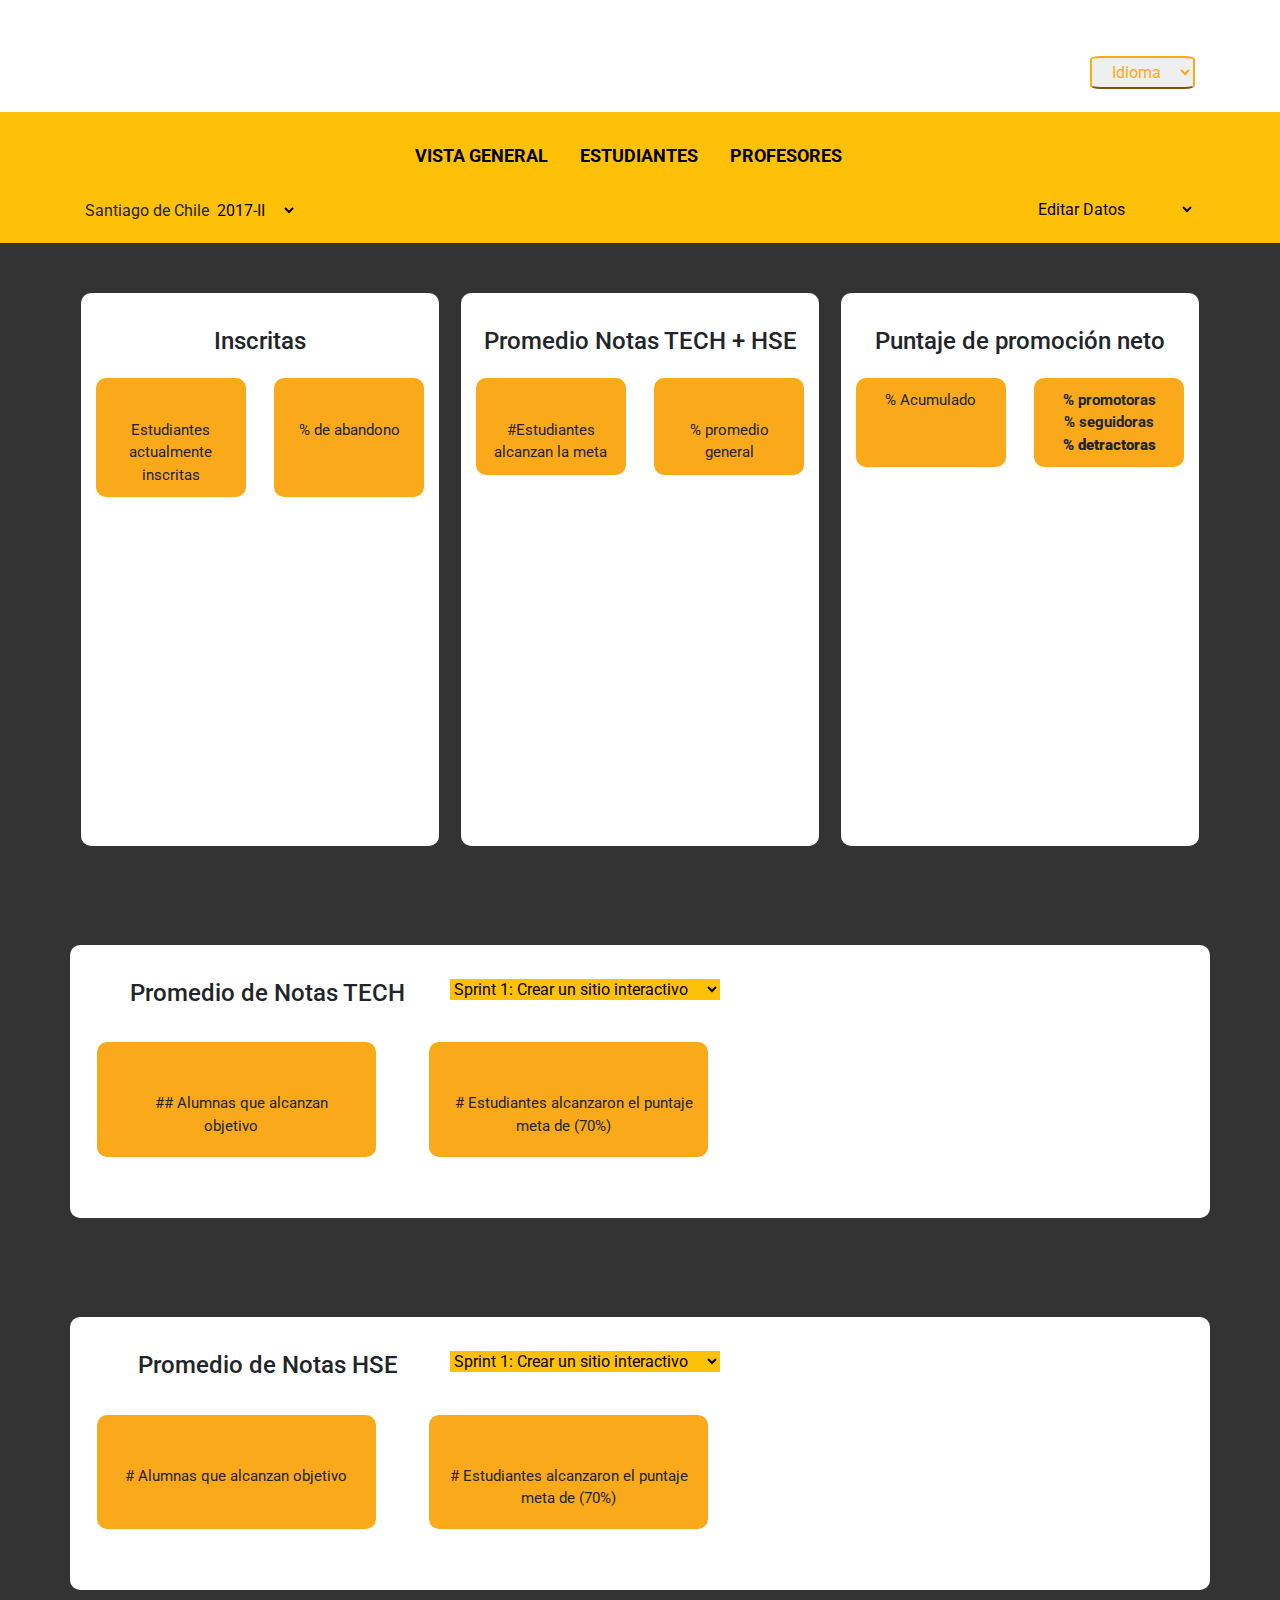
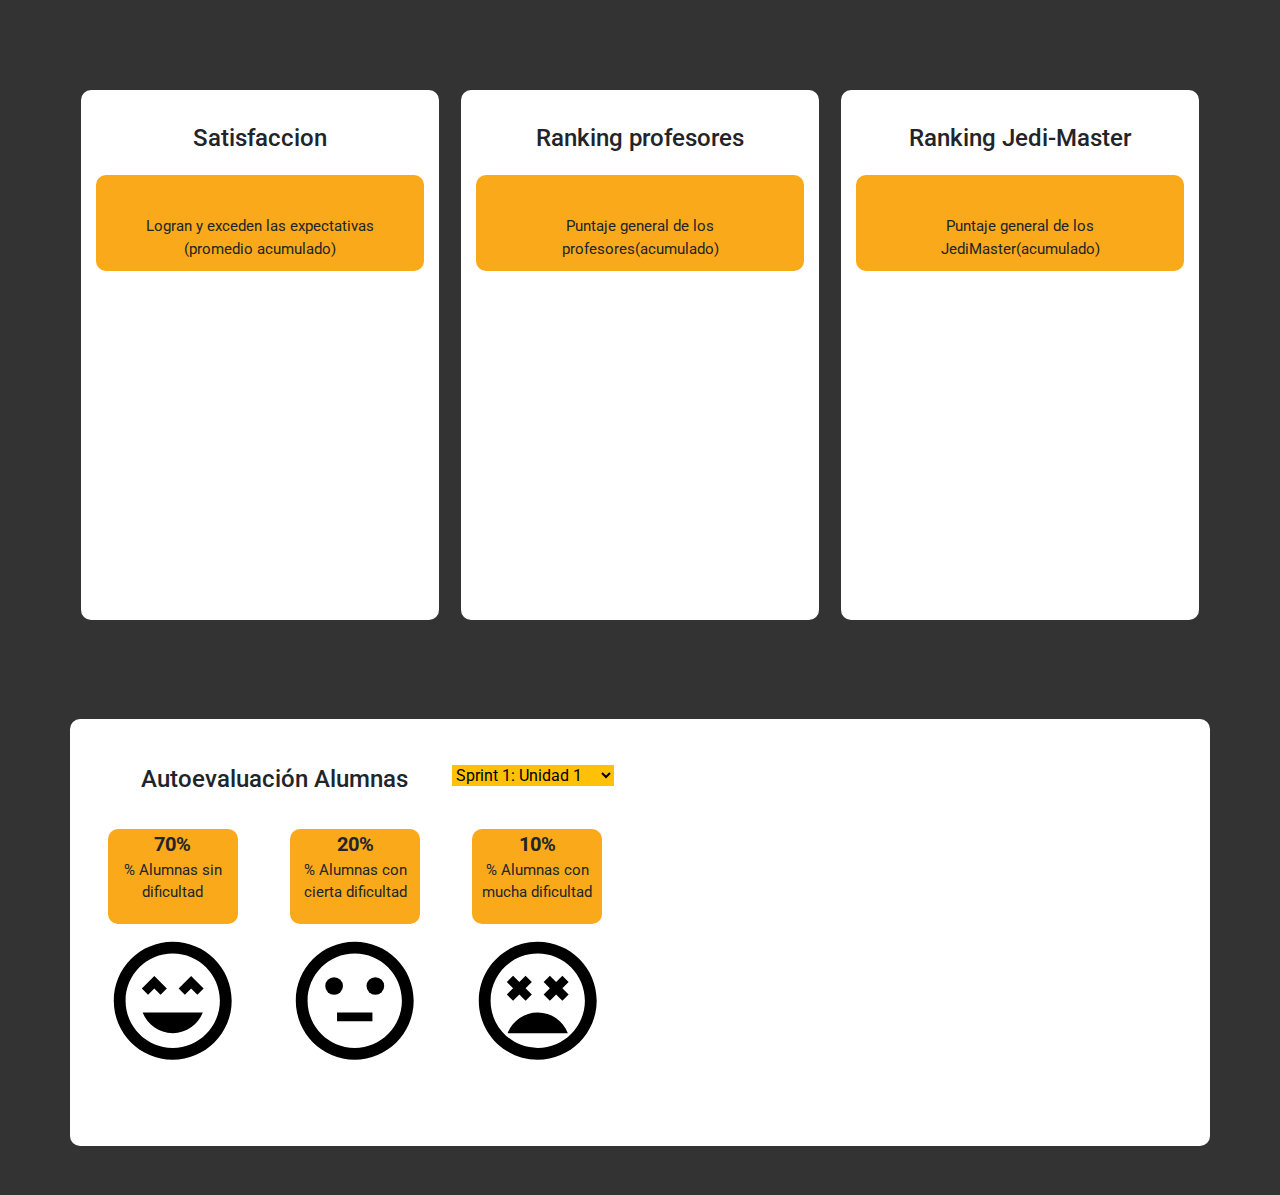
==== commit 1dfa89c5: "ultimo" ====
--- a/index.html
+++ b/index.html
@@ -146,10 +146,10 @@
               </select>
               <div class="row">
                 <div class="NroA col">
-                  <span class="NroB" id="studentSuperanTech"></span><br><span class="NroC">#Estudiantes dentro del promedio de la clase</span>
-                </div>
-                <div class="NroA col">
-                  <span class="NroB" id="studentSuperanPromedio"></span><br><span class="NroC"> Estudiantes que alcanzaron el puntaje meta</span>
+                  <span class="NroB" id="studentSuperanTech"></span><br><span class="NroC">## Alumnas que alcanzan objetivo</span>
+                </div>
+                <div class="NroA col">
+                  <span class="NroB" id="studentSuperanPromedio"></span><br><span class="NroC"># Estudiantes alcanzaron el puntaje meta de (70%)</span>
                 </div>
               </div>
               <div id="graphic_4-1"></div>
@@ -231,19 +231,28 @@
             <div class="col">
               <!--menu de unidad desplegable-->
                <!--menu de sprint-->
-         <select name="select" class="sprint nav-item dropdown">
-          <option value="" disabled selected hidden>Sprint</option>
-          <option value="value1">Unidad 1</option>
-          <option value="value2">Unidad 2</option> 
-          <option value="value3">Unidad 3</option>
-        </select>
-
-         <select name="select" class="unidad nav-item dropdown">
-          <option value="" disabled selected hidden>Unidad</option>
-          <option value="value1">Unidad 1</option>
-          <option value="value2">Unidad 2</option> 
-          <option value="value3">Unidad 3</option>
-        </select>
+               <select name="select" class="editarSprint nav-item dropdown editar" id="cadaSprintHse">
+                <optgroup label="Sprint-1">
+                  <option value="0">Sprint 1: Unidad 1</option>
+                  <option value="1">Sprint 1: Unidad 2</option> 
+                  <option value="2">Sprint 1: Unidad 3</option>
+                </optgroup>
+                <optgroup label="Sprint-2">
+                  <option value="0">Sprint 2: Unidad 1</option>
+                  <option value="1">Sprint 2: Unidad 2</option> 
+                  <option value="2">Sprint 2: Unidad 3</option>
+                </optgroup>
+                <optgroup label="Sprint-3">
+                  <option value="0">Sprint 3: Unidad 1</option>
+                  <option value="1">Sprint 3: Unidad 2</option> 
+                  <option value="2">Sprint 3: Unidad 3</option>
+                </optgroup>
+                <optgroup label="Sprint-4">
+                  <option value="0">Sprint 4: Unidad 1</option>
+                  <option value="1">Sprint 4: Unidad 2</option> 
+                  <option value="2">Sprint 4: Unidad 3</option>
+                </optgroup>
+              </select>
        
               <h4>Autoevaluación Alumnas</h4>
               <div class="row">
--- a/css/main.css
+++ b/css/main.css
@@ -42,16 +42,16 @@
     font-size: 18px;
     color: white;
 }
-.nav-item:{
-	border-bottom-color: #7f5406;
+.nav-item{
+	border-bottom-color: #7f5406; 
 }
 .nav-link{
 	color: #000;
 }
 
 .nav-link:hover{
-	color:#FFFFFF;
-	text-decoration-color: #000 !important;
+	color: #FFFFFF;
+	text-decoration-color: #000 !important; 
 }
 .editar{
 	background: #FFC107;
@@ -73,10 +73,6 @@
 	float: left;
 	font-size: 18px;
 }
-
-#sprint{
-	margin-bottom: 2%;
-}
 .sedeSprint{
 	background: #FFC107;
 	border: none; 
@@ -86,6 +82,10 @@
 }
 .sedeSprint option{
 	background: #FFF;
+}
+
+#sprint{
+	margin-bottom: 2%;
 }
 /* tercera parte que se divida en varias section*/
 /*primera*/
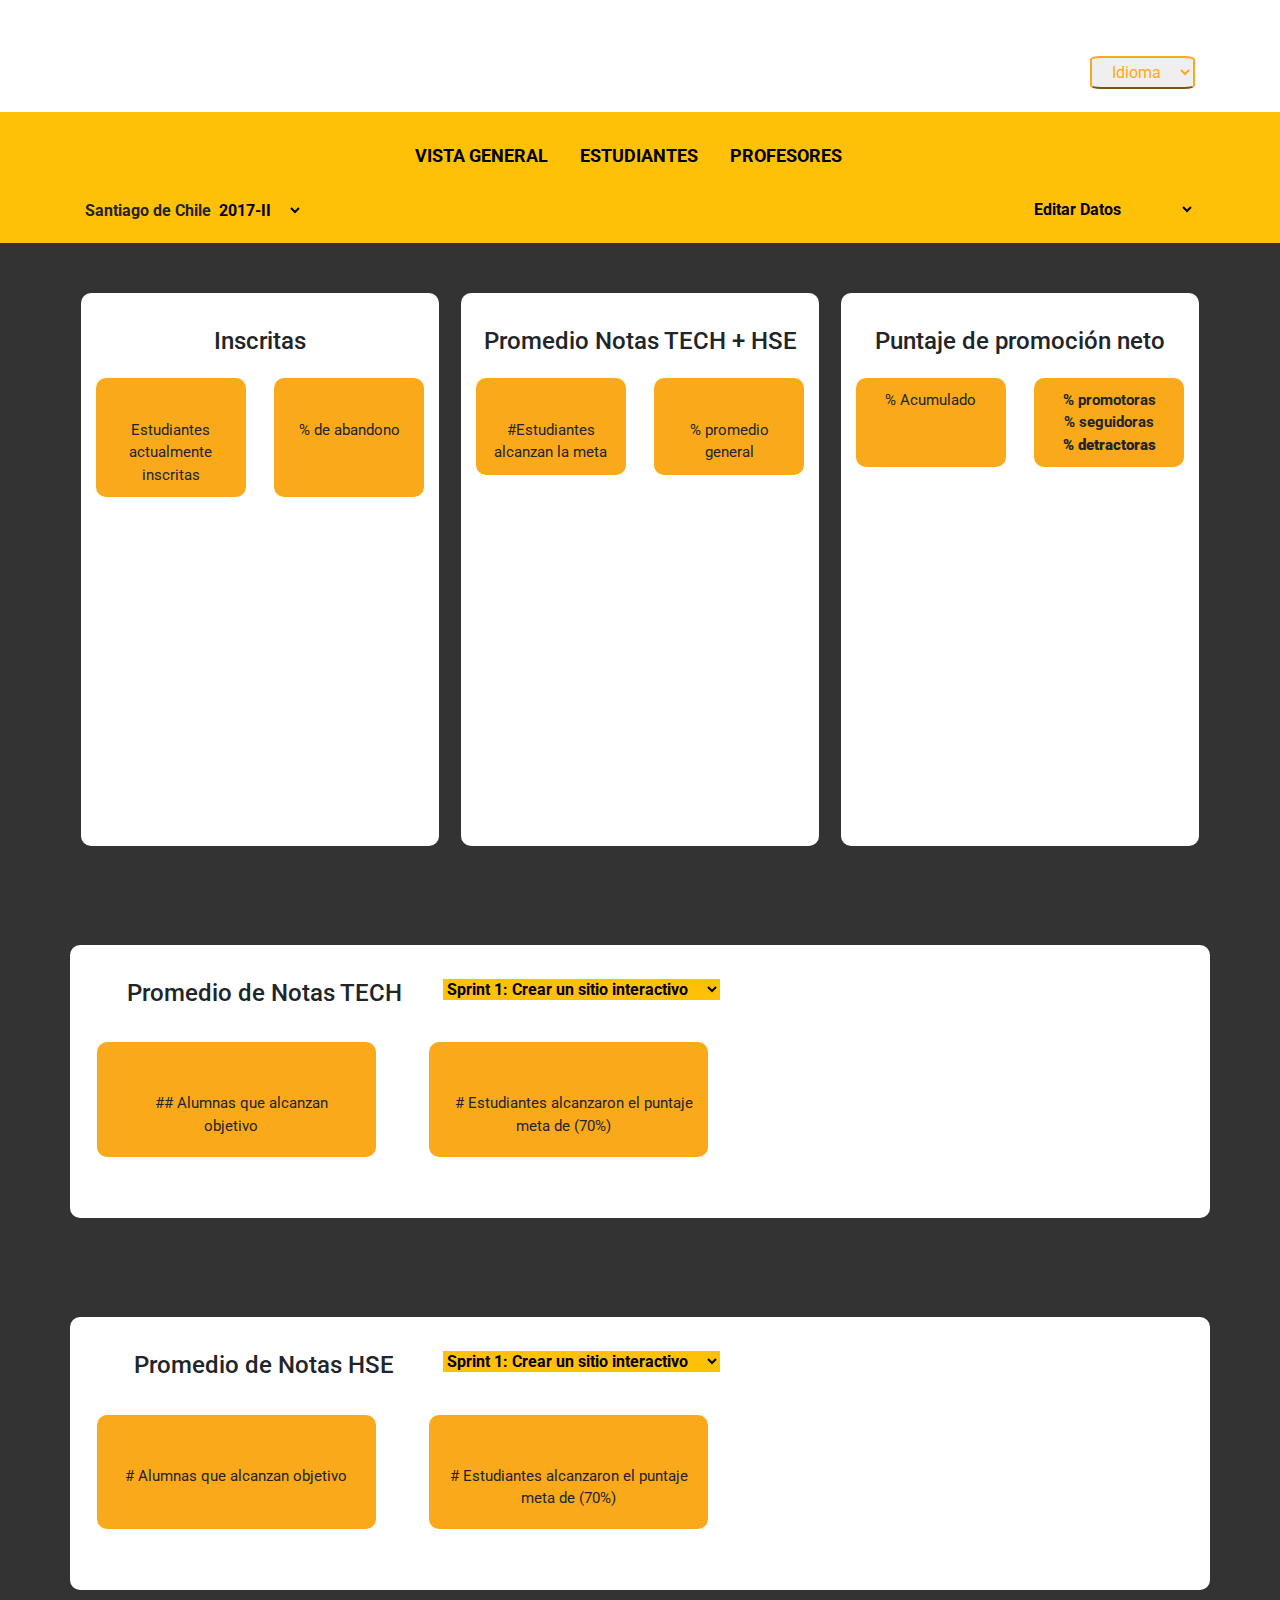
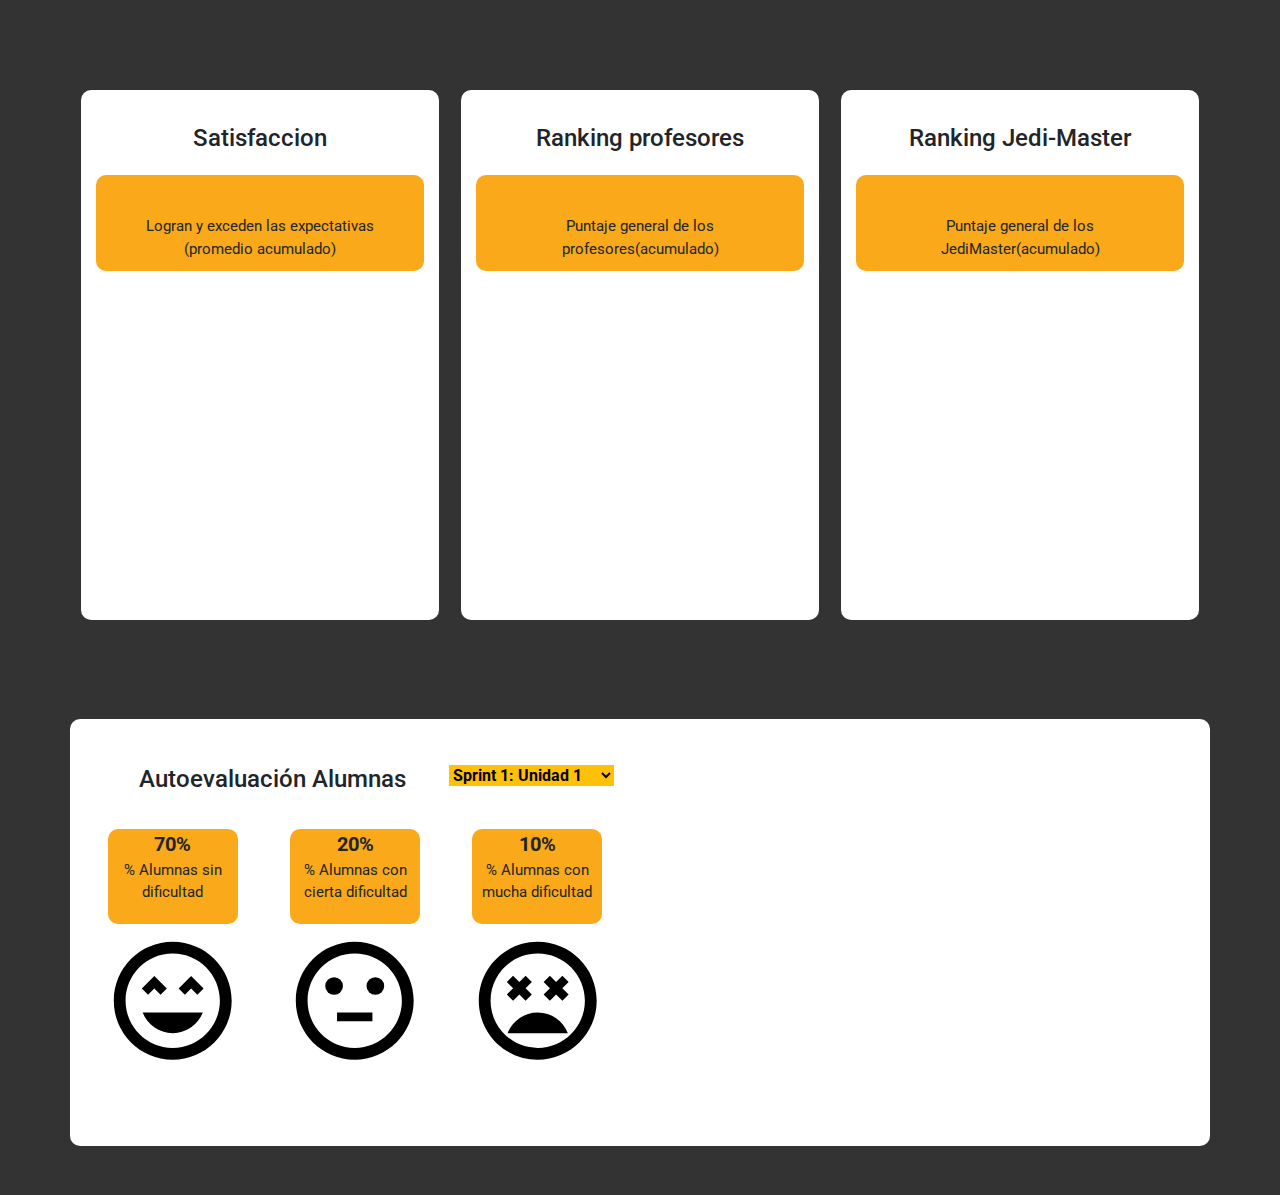
==== commit 5d541ba5: "modificado" ====
--- a/index.html
+++ b/index.html
@@ -46,11 +46,11 @@
             <option value="2017-2" data-sede="Lima" data-casa="LIM">2017-II</option>
           </optgroup>
           <optgroup label="Arequipa">
-            <option value="2015-1" data-sede="Arequipa" data-casa="ARQ">2015-I</option>
-            <option value="2016-1" data-sede="Arequipa" data-casa="ARQ">2016-I</option>
-            <option value="2016-2" data-sede="Arequipa" data-casa="ARQ">2016-II</option>
-            <option value="2017-1" data-sede="Arequipa" data-casa="ARQ">2017-I</option>
-            <option value="2017-2" data-sede="Arequipa" data-casa="ARQ">2017-II</option>
+            <option value="2015-1" data-sede="Arequipa" data-casa="AQP">2015-I</option>
+            <option value="2016-1" data-sede="Arequipa" data-casa="AQP">2016-I</option>
+            <option value="2016-2" data-sede="Arequipa" data-casa="AQP">2016-II</option>
+            <option value="2017-1" data-sede="Arequipa" data-casa="AQP">2017-I</option>
+            <option value="2017-2" data-sede="Arequipa" data-casa="AQP">2017-II</option>
           </optgroup>
           <optgroup label="Santiago de Chile">
             <option value="2015-1" data-sede="Santiago de Chile" data-casa="SCL">2015-I</option>
@@ -60,11 +60,11 @@
             <option value="2017-2" data-sede="Santiago de Chile" data-casa="SCL" selected>2017-II</option>
           </optgroup>
           <optgroup label="Mexico">
-            <option value="2015-1" data-sede="Mexico" data-casa="MEX">2015-I</option>
-            <option value="2016-1" data-sede="Mexico" data-casa="MEX">2016-I</option>
-            <option value="2016-2" data-sede="Mexico" data-casa="MEX">2016-II</option>
-            <option value="2017-1" data-sede="Mexico" data-casa="MEX">2017-I</option>
-            <option value="2017-2" data-sede="Mexico" data-casa="MEX">2017-II</option>
+            <option value="2015-1" data-sede="Mexico" data-casa="CDMX">2015-I</option>
+            <option value="2016-1" data-sede="Mexico" data-casa="CDMX">2016-I</option>
+            <option value="2016-2" data-sede="Mexico" data-casa="CDMX">2016-II</option>
+            <option value="2017-1" data-sede="Mexico" data-casa="CDMX">2017-I</option>
+            <option value="2017-2" data-sede="Mexico" data-casa="CDMX">2017-II</option>
           </optgroup>
         </select>
         <select name="select" class="nav-item dropdown editar">
--- a/css/main.css
+++ b/css/main.css
@@ -57,6 +57,8 @@
 	background: #FFC107;
 	border: none; 
 	float: right;
+	font-weight: bold;
+
 }
 .editar:focus{
 	outline-style: none;
@@ -72,10 +74,21 @@
 .buscar{
 	float: left;
 	font-size: 18px;
-}
+	font-weight: bold;
+
+}
+
+#sprint{
+	margin-bottom: 2%;
+}
+#nombre_sede{
+	font-weight: bold;
+}
+
 .sedeSprint{
 	background: #FFC107;
 	border: none; 
+	font-weight: bold;
 }
 .sedeSprint:focus{
 	outline-style: none;
